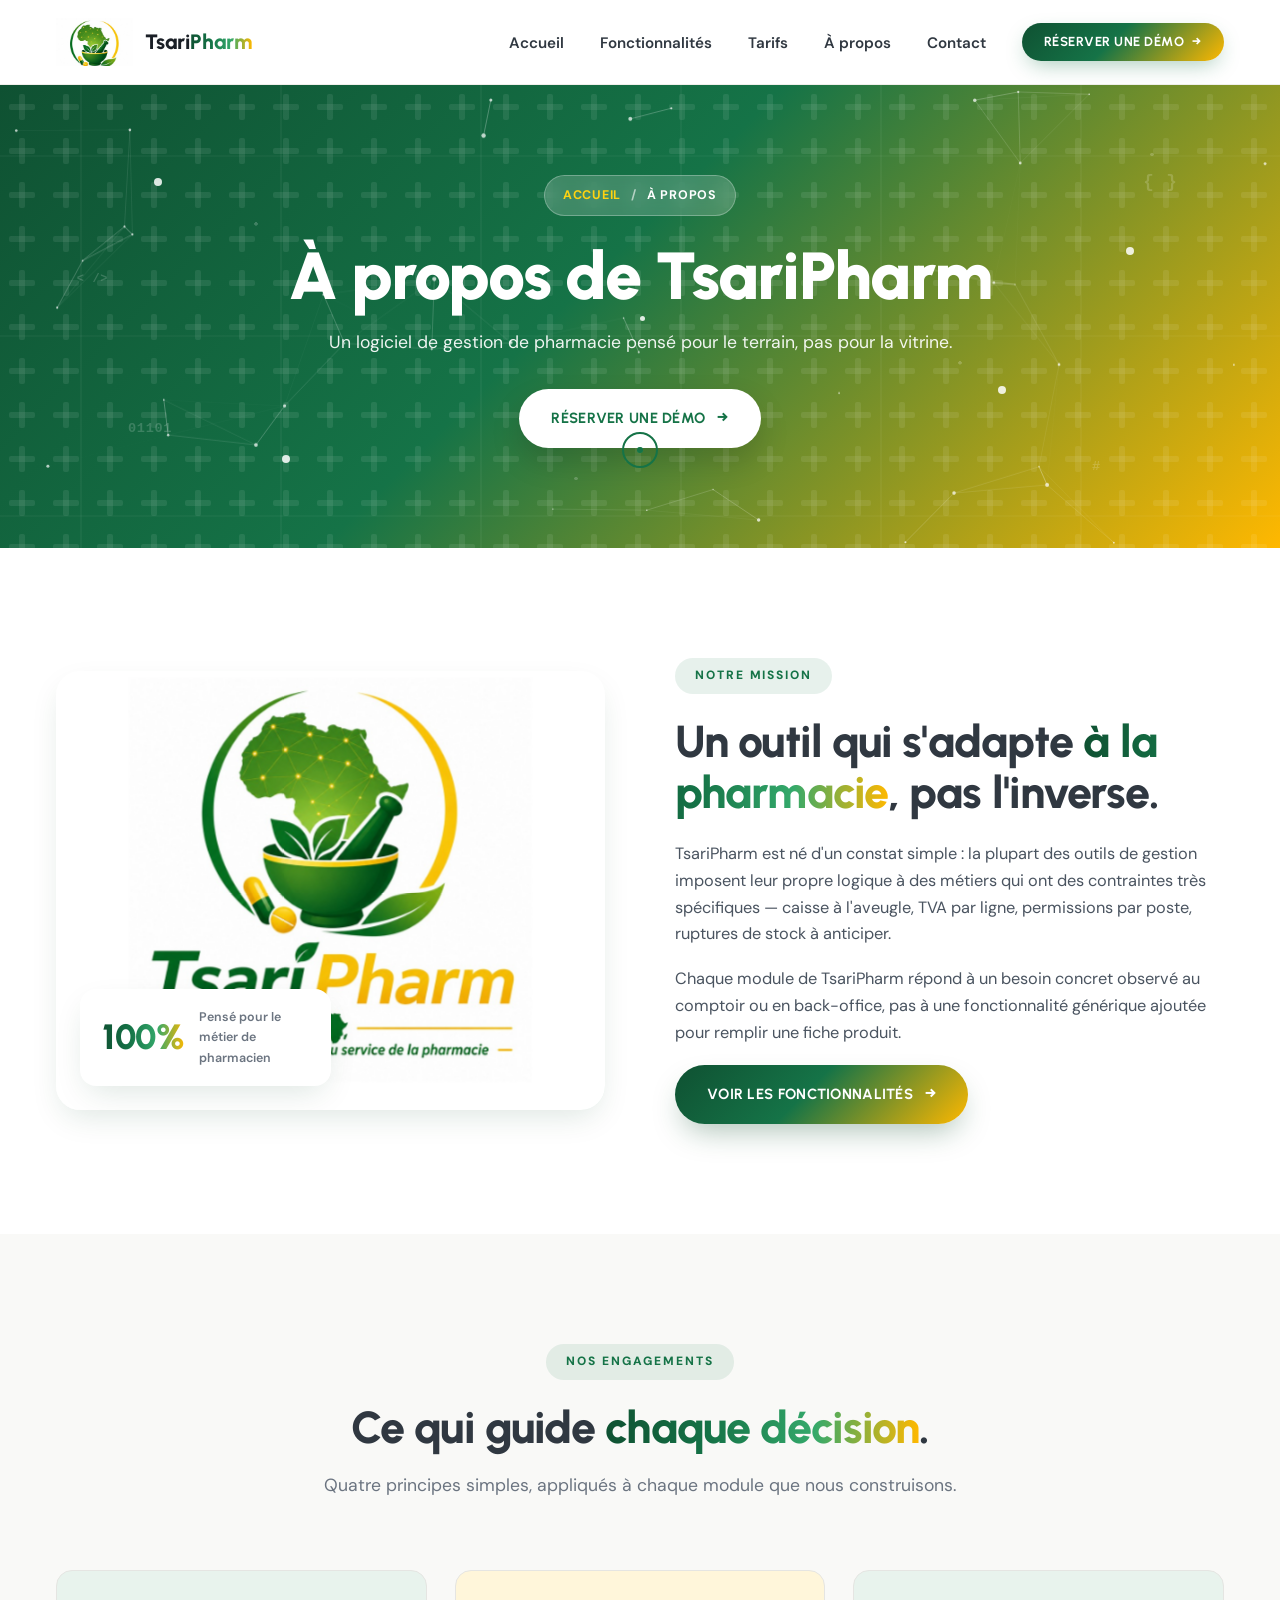
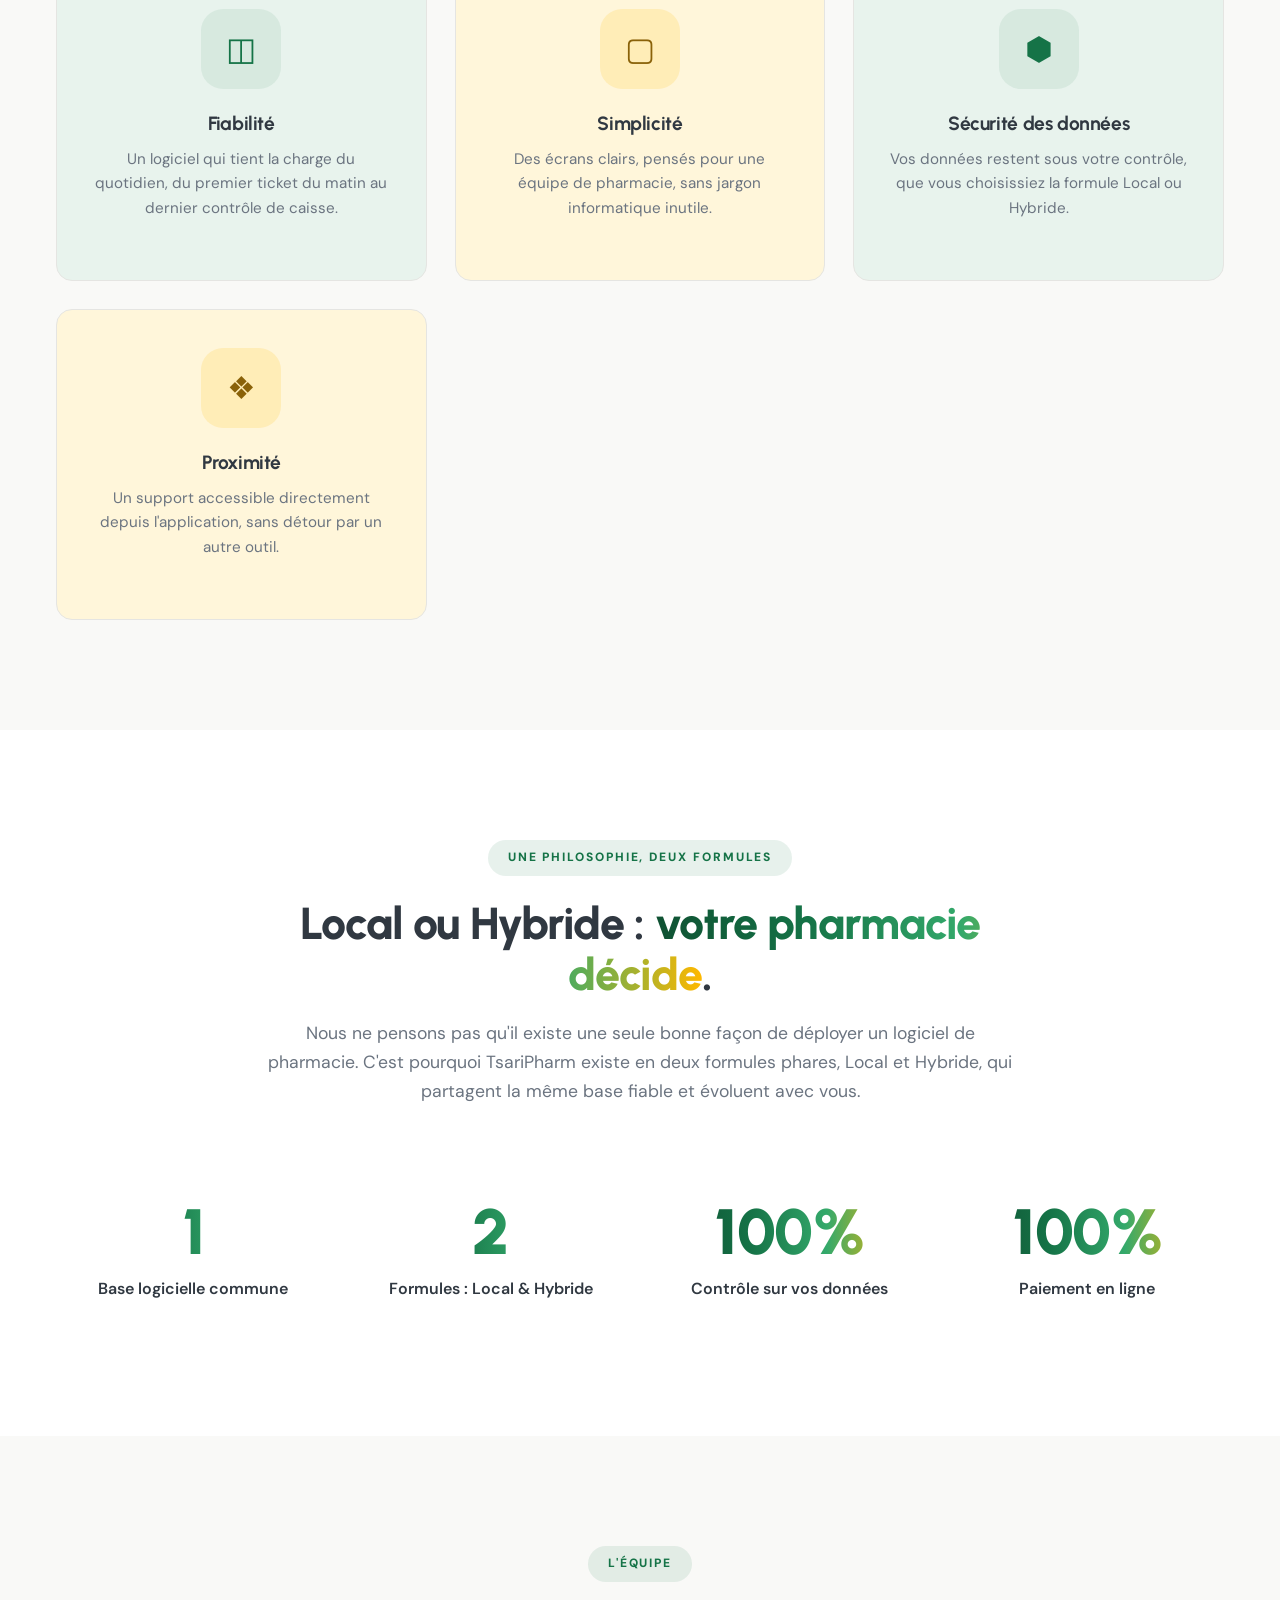
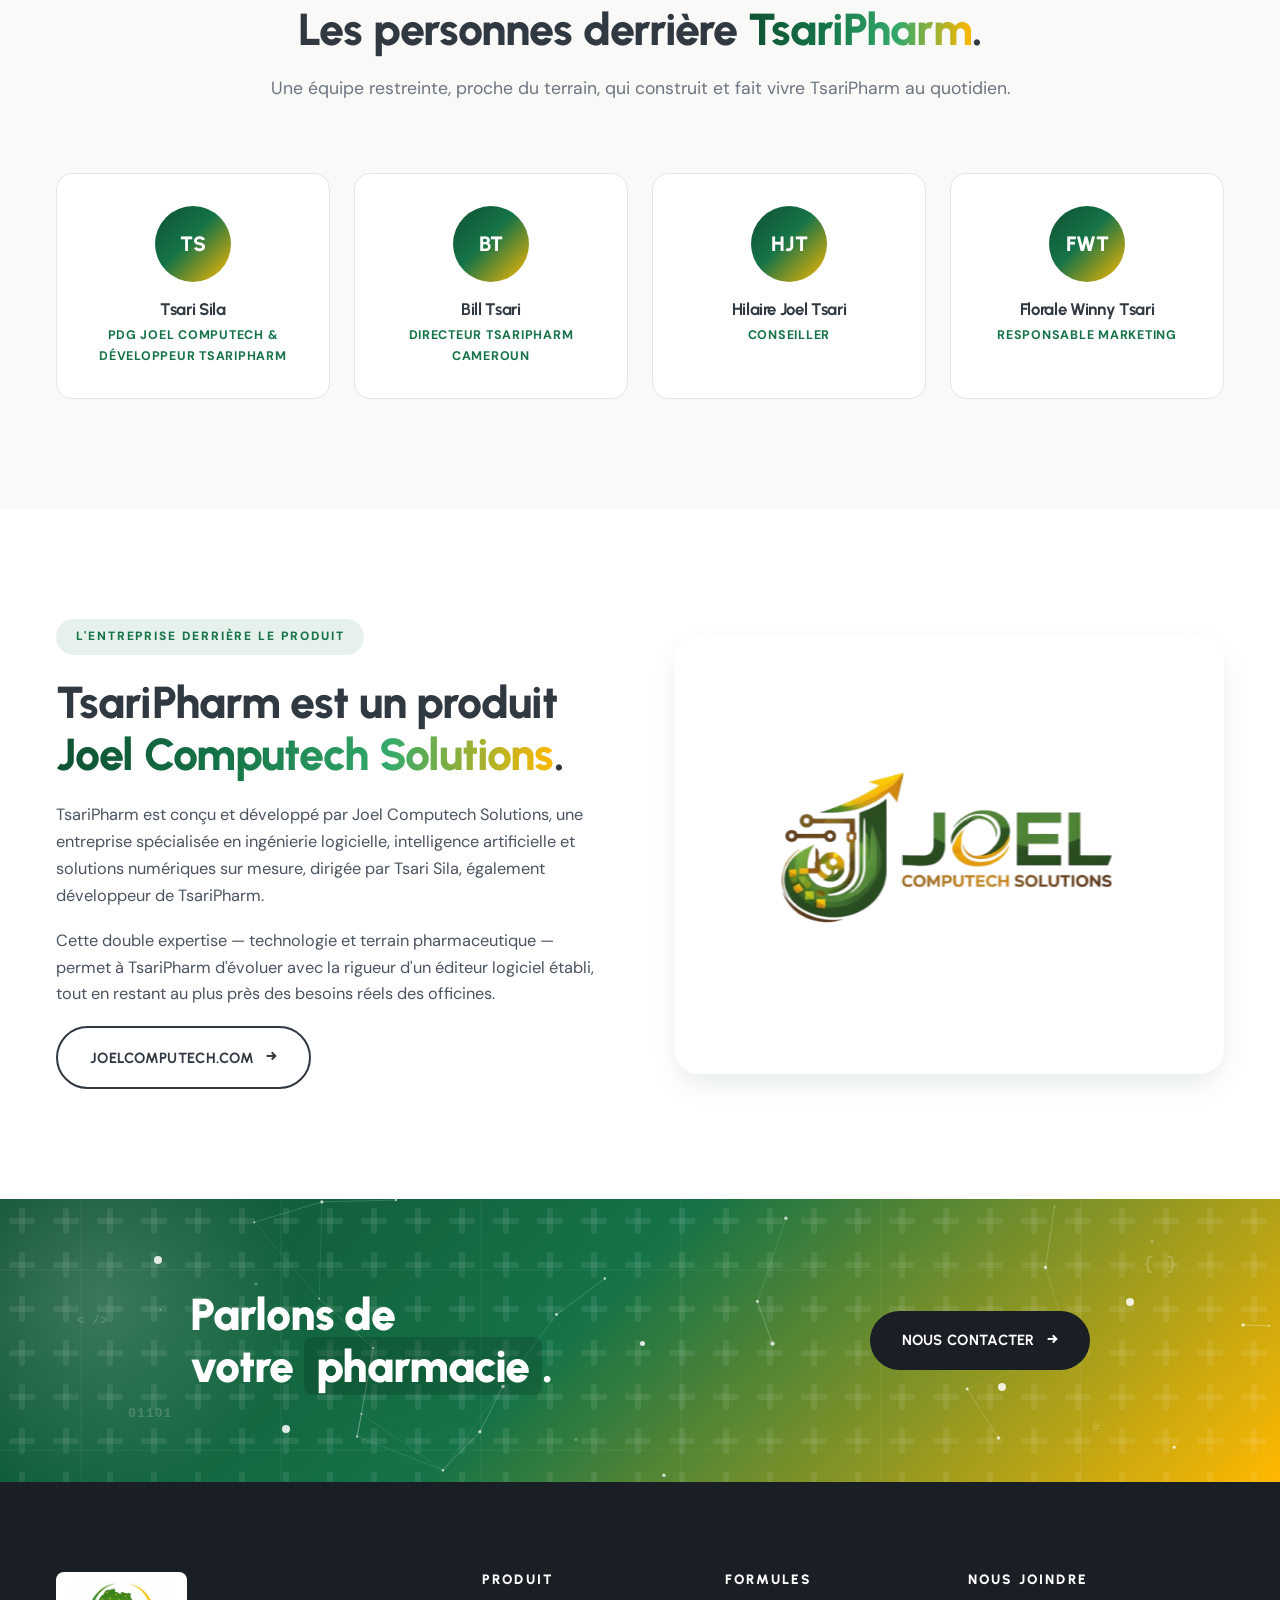
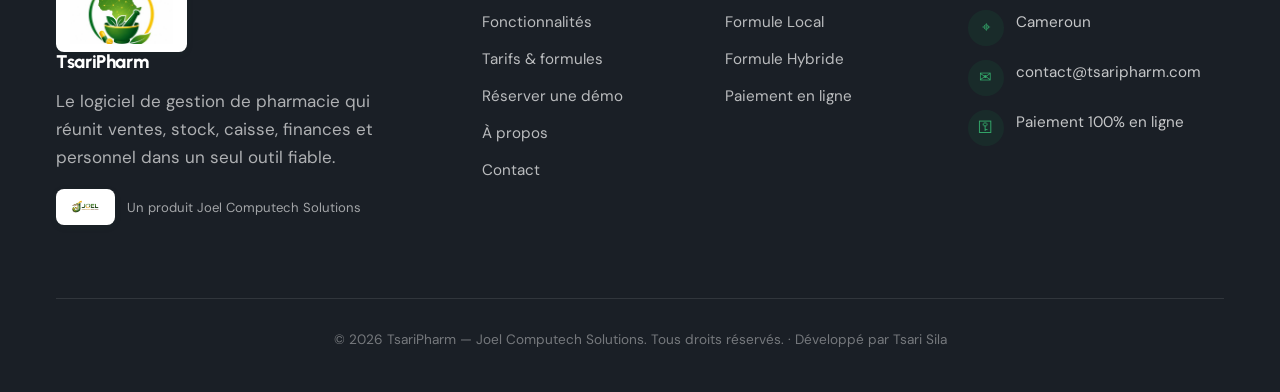
==== a-propos.html @ e5475241 "Create TsariPharm marketing site (design, branding, demo booking) Static HTML/CSS/JS site for TsariP" ====
<!DOCTYPE html>
<html lang="fr">
<head>
    <meta charset="UTF-8">
    <meta name="viewport" content="width=device-width, initial-scale=1.0">
    <title>À propos | TsariPharm</title>
    <link rel="icon" href="assets/tsaripharm-icon.jpg" type="image/jpeg">
    <meta name="description" content="TsariPharm est né des besoins concrets des pharmacies : fiabilité, simplicité et sécurité des données, en formule Local ou Hybride.">
    <link rel="preconnect" href="https://fonts.googleapis.com">
    <link rel="preconnect" href="https://fonts.gstatic.com" crossorigin>
    <link href="https://fonts.googleapis.com/css2?family=DM+Sans:wght@400;500;600;700&family=Urbanist:wght@400;500;600;700;800;900&display=swap" rel="stylesheet">
    <link rel="stylesheet" href="style.css">
</head>
<body>
    <nav>
        <a href="index.html" class="nav-logo"><img src="assets/tsaripharm-icon.jpg" alt="TsariPharm"><span class="nav-logo-text">Tsari<em>Pharm</em></span></a>
        <ul class="nav-links">
            <li><a href="index.html">Accueil</a></li>
            <li><a href="fonctionnalites.html">Fonctionnalités</a></li>
            <li><a href="tarifs.html">Tarifs</a></li>
            <li><a href="a-propos.html">À propos</a></li>
            <li><a href="contact.html">Contact</a></li>
            <li><a href="demo.html" class="nav-cta"><span>Réserver une démo</span></a></li>
        </ul>
    </nav>

    <header class="page-hero">
        <nav class="breadcrumb">
            <a href="index.html">Accueil</a>
            <span class="sep">/</span>
            <span>À propos</span>
        </nav>
        <h1>À propos de TsariPharm</h1>
        <p>Un logiciel de gestion de pharmacie pensé pour le terrain, pas pour la vitrine.</p>
        <div style="position:relative; z-index:2; margin-top:32px;">
            <a href="demo.html" class="btn btn-primary"><span>Réserver une démo</span></a>
        </div>
    </header>

    <main>
        <section>
            <div class="about-split">
                <div class="about-image">
                    <img src="assets/tsaripharm-full.jpg" alt="Logo TsariPharm" style="width:100%;height:100%;object-fit:contain;background:var(--white);padding:36px;">
                    <div class="about-badge">
                        <span class="num">100%</span>
                        <span class="lbl">Pensé pour le métier de pharmacien</span>
                    </div>
                </div>
                <div>
                    <span class="pill">Notre mission</span>
                    <h2>Un outil qui s'adapte <em>à la pharmacie</em>, pas l'inverse.</h2>
                    <p>TsariPharm est né d'un constat simple : la plupart des outils de gestion imposent leur propre logique à des métiers qui ont des contraintes très spécifiques — caisse à l'aveugle, TVA par ligne, permissions par poste, ruptures de stock à anticiper.</p>
                    <p>Chaque module de TsariPharm répond à un besoin concret observé au comptoir ou en back-office, pas à une fonctionnalité générique ajoutée pour remplir une fiche produit.</p>
                    <a href="fonctionnalites.html" class="btn btn-orange"><span>Voir les fonctionnalités</span></a>
                </div>
            </div>
        </section>

        <!-- VALEURS -->
        <section class="section-full" style="background: var(--bg-soft); padding: 110px 56px;">
            <div style="max-width: var(--container); margin: 0 auto;">
                <div class="section-head">
                    <span class="pill">Nos engagements</span>
                    <h2>Ce qui guide <em>chaque décision</em>.</h2>
                    <p>Quatre principes simples, appliqués à chaque module que nous construisons.</p>
                </div>
                <div class="svc-grid">
                    <div class="svc-card">
                        <div class="svc-icon">◫</div>
                        <h3>Fiabilité</h3>
                        <p>Un logiciel qui tient la charge du quotidien, du premier ticket du matin au dernier contrôle de caisse.</p>
                    </div>
                    <div class="svc-card">
                        <div class="svc-icon">▢</div>
                        <h3>Simplicité</h3>
                        <p>Des écrans clairs, pensés pour une équipe de pharmacie, sans jargon informatique inutile.</p>
                    </div>
                    <div class="svc-card">
                        <div class="svc-icon">⬢</div>
                        <h3>Sécurité des données</h3>
                        <p>Vos données restent sous votre contrôle, que vous choisissiez la formule Local ou Hybride.</p>
                    </div>
                    <div class="svc-card">
                        <div class="svc-icon">❖</div>
                        <h3>Proximité</h3>
                        <p>Un support accessible directement depuis l'application, sans détour par un autre outil.</p>
                    </div>
                </div>
            </div>
        </section>

        <!-- PHILOSOPHIE FORMULES -->
        <section>
            <div class="section-head">
                <span class="pill">Une philosophie, deux formules</span>
                <h2>Local ou Hybride : <em>votre pharmacie décide</em>.</h2>
                <p>Nous ne pensons pas qu'il existe une seule bonne façon de déployer un logiciel de pharmacie. C'est pourquoi TsariPharm existe en deux formules phares, Local et Hybride, qui partagent la même base fiable et évoluent avec vous.</p>
            </div>
            <div class="stats-grid" style="max-width: var(--container); margin: 0 auto;">
                <div class="stat-item">
                    <span class="stat-num">1</span>
                    <span class="stat-lbl">Base logicielle commune</span>
                </div>
                <div class="stat-item">
                    <span class="stat-num">2</span>
                    <span class="stat-lbl">Formules : Local &amp; Hybride</span>
                </div>
                <div class="stat-item">
                    <span class="stat-num">100%</span>
                    <span class="stat-lbl">Contrôle sur vos données</span>
                </div>
                <div class="stat-item">
                    <span class="stat-num">100%</span>
                    <span class="stat-lbl">Paiement en ligne</span>
                </div>
            </div>
        </section>

        <!-- ÉQUIPE -->
        <section class="section-full" style="background: var(--bg-soft); padding: 110px 56px;">
            <div style="max-width: var(--container); margin: 0 auto;">
                <div class="section-head">
                    <span class="pill">L'équipe</span>
                    <h2>Les personnes derrière <em>TsariPharm</em>.</h2>
                    <p>Une équipe restreinte, proche du terrain, qui construit et fait vivre TsariPharm au quotidien.</p>
                </div>
                <div class="team-grid">
                    <div class="team-card">
                        <div class="team-avatar">TS</div>
                        <h3>Tsari Sila</h3>
                        <div class="team-role">PDG Joel Computech &amp; Développeur TsariPharm</div>
                    </div>
                    <div class="team-card">
                        <div class="team-avatar">BT</div>
                        <h3>Bill Tsari</h3>
                        <div class="team-role">Directeur TsariPharm Cameroun</div>
                    </div>
                    <div class="team-card">
                        <div class="team-avatar">HJT</div>
                        <h3>Hilaire Joel Tsari</h3>
                        <div class="team-role">Conseiller</div>
                    </div>
                    <div class="team-card">
                        <div class="team-avatar">FWT</div>
                        <h3>Florale Winny Tsari</h3>
                        <div class="team-role">Responsable marketing</div>
                    </div>
                </div>
            </div>
        </section>

        <!-- DERRIÈRE TSARIPHARM -->
        <section>
            <div class="about-split">
                <div>
                    <span class="pill">L'entreprise derrière le produit</span>
                    <h2>TsariPharm est un produit <em>Joel Computech Solutions</em>.</h2>
                    <p>TsariPharm est conçu et développé par Joel Computech Solutions, une entreprise spécialisée en ingénierie logicielle, intelligence artificielle et solutions numériques sur mesure, dirigée par Tsari Sila, également développeur de TsariPharm.</p>
                    <p>Cette double expertise — technologie et terrain pharmaceutique — permet à TsariPharm d'évoluer avec la rigueur d'un éditeur logiciel établi, tout en restant au plus près des besoins réels des officines.</p>
                    <a href="https://joelcomputech.com" class="btn btn-outline-dark" target="_blank" rel="noopener"><span>joelcomputech.com</span></a>
                </div>
                <div class="about-image">
                    <img src="assets/joelcomputech-logo.png" alt="Joel Computech Solutions" style="width:100%;height:100%;object-fit:contain;background:var(--white);padding:50px;">
                </div>
            </div>
        </section>
    </main>

    <section class="cta-band section-full">
        <div class="cta-inner">
            <h2>Parlons de<br>votre <em style="font-style:normal; background: rgba(0,0,0,0.15); padding: 2px 12px; border-radius: 8px;">pharmacie</em>.</h2>
            <a href="contact.html" class="btn btn-dark"><span>Nous contacter</span></a>
        </div>
    </section>

    <footer>
        <div class="footer-grid">
            <div>
                <span class="logo-chip"><img src="assets/tsaripharm-icon.jpg" alt="TsariPharm" class="footer-logo"></span>
                <h3>TsariPharm</h3>
                <p style="margin-top:14px; color: rgba(255,255,255,0.65);">Le logiciel de gestion de pharmacie qui réunit ventes, stock, caisse, finances et personnel dans un seul outil fiable.</p>
                <div class="joel-credit">
                    <span class="logo-chip"><img src="assets/joelcomputech-logo.png" alt="Joel Computech Solutions"></span>
                    <span>Un produit Joel Computech Solutions</span>
                </div>
            </div>
            <div class="footer-links">
                <h4>Produit</h4>
                <a href="fonctionnalites.html">Fonctionnalités</a>
                <a href="tarifs.html">Tarifs &amp; formules</a>
                <a href="demo.html">Réserver une démo</a>
                <a href="a-propos.html">À propos</a>
                <a href="contact.html">Contact</a>
            </div>
            <div class="footer-links">
                <h4>Formules</h4>
                <a href="tarifs.html#local">Formule Local</a>
                <a href="tarifs.html#hybride">Formule Hybride</a>
                <a href="tarifs.html#paiement">Paiement en ligne</a>
            </div>
            <div>
                <h4>Nous joindre</h4>
                <div class="footer-contact">
                    <div><span class="ico">⌖</span><span>Cameroun</span></div>
                    <div><span class="ico">✉</span><a href="mailto:contact@tsaripharm.com">contact@tsaripharm.com</a></div>
                    <div><span class="ico">⚿</span><span>Paiement 100% en ligne</span></div>
                </div>
            </div>
        </div>
        <div class="footer-bottom">&copy; 2026 TsariPharm — Joel Computech Solutions. Tous droits réservés. · Développé par Tsari Sila</div>
    </footer>
    <script src="animations.js" defer></script>
</body>
</html>
---- style.css ----
/* =========================================================
   TsariPharm — gestion de pharmacie, design émeraude & or
   ========================================================= */

:root {
  --white: #ffffff;
  --bg: #ffffff;
  --bg-soft: #f9f9f7;
  --bg-grey: #eeeeee;
  --ink: #303841;
  --ink-deep: #1a1f26;
  --ink-soft: #4a5460;
  --muted: #6b7480;
  --line: #e5e5e2;
  --line-soft: #f0efeb;

  /* Brand: emerald green + pharma gold-yellow (couleurs du vrai logo TsariPharm) */
  --green-1: #0f5132;       /* deep emerald (trust) */
  --green-2: #157347;       /* main green — primary brand */
  --green-3: #1a8a55;       /* fresh action green */
  --green-4: #34a96b;       /* hover/highlight */
  --green-soft: #e8f3ed;    /* subtle green background tint */
  --gold-1: #8a6209;        /* deep amber — AA-safe for text on white (~5.9:1) */
  --gold-2: #ffb800;        /* main pharma yellow (logo TsariPharm) */
  --gold-3: #ffd311;        /* bright yellow (logo TsariPharm) */
  --gold-soft: #fff6da;     /* subtle yellow background tint */
  --orange-1: #157347;       /* alias = brand green */
  --orange-2: #1a8a55;
  --orange-3: #34a96b;
  --orange-4: #ffb800;
  --orange-5: #ffd311;
  --grad-orange: linear-gradient(135deg, #0f5132 0%, #157347 50%, #1a8a55 100%);
  --grad-orange-h: linear-gradient(90deg, #0f5132, #157347, #1a8a55, #34a96b);
  --grad-green: linear-gradient(135deg, #0f5132 0%, #1a8a55 100%);
  --grad-gold: linear-gradient(135deg, #8a6209 0%, #ffd311 100%);
  --grad-gold-h: linear-gradient(90deg, #8a6209, #ffb800, #ffd311);
  --grad-pharma: linear-gradient(135deg, #0f5132 0%, #157347 45%, #ffb800 100%);
  --grad-pharma-h: linear-gradient(90deg, #0f5132, #157347, #34a96b, #ffb800);

  --primary: #157347;
  --primary-hover: #0f5132;

  --radius: 8px;
  --radius-md: 16px;
  --radius-lg: 24px;
  --radius-pill: 999px;

  --shadow-sm: 0 2px 8px rgba(14,77,43,0.06);
  --shadow-md: 0 12px 32px -8px rgba(14,77,43,0.15);
  --shadow-lg: 0 30px 80px -20px rgba(14,77,43,0.3);
  --shadow-orange: 0 14px 30px -8px rgba(14,77,43,0.35);
  --shadow-gold: 0 14px 30px -8px rgba(255,184,0,0.35);

  --container: 1280px;
  --ease: cubic-bezier(0.22, 1, 0.36, 1);
}

* { margin: 0; padding: 0; box-sizing: border-box; }
html { scroll-behavior: smooth; -webkit-font-smoothing: antialiased; -moz-osx-font-smoothing: grayscale; }

body {
  font-family: 'DM Sans', -apple-system, BlinkMacSystemFont, sans-serif;
  background: var(--bg);
  color: var(--ink);
  line-height: 1.65;
  font-size: 17px;
  overflow-x: hidden;
}

::selection { background: var(--orange-1); color: var(--white); }

h1, h2, h3, h4 {
  font-family: 'Urbanist', 'Inter', sans-serif;
  font-weight: 800;
  color: var(--ink);
  letter-spacing: -0.02em;
  line-height: 1.15;
}
h1 { font-size: clamp(2.4rem, 5.2vw, 4.2rem); font-weight: 900; }
h2 { font-size: clamp(1.9rem, 3.6vw, 2.8rem); font-weight: 800; }
h3 { font-size: 1.25rem; font-weight: 700; }
h4 { font-size: 0.78rem; font-weight: 800; text-transform: uppercase; letter-spacing: 0.18em; }

p { color: var(--ink-soft); }
a { color: inherit; text-decoration: none; }

/* =========================================================
   AMBIENT BACKGROUND PATTERNS (dotted grids, blobs)
   ========================================================= */
.dot-grid {
  background-image: radial-gradient(rgba(21,115,71,0.12) 1px, transparent 1px);
  background-size: 22px 22px;
}

/* =========================================================
   NAVIGATION
   ========================================================= */
nav {
  position: sticky; top: 0; z-index: 1100;
  display: flex; align-items: center; justify-content: space-between;
  padding: 18px 56px;
  background: rgba(255,255,255,0.95);
  backdrop-filter: saturate(180%) blur(18px);
  border-bottom: 1px solid var(--line-soft);
  transition: padding 0.4s var(--ease), box-shadow 0.4s var(--ease);
}
nav.is-scrolled {
  padding: 12px 56px;
  box-shadow: 0 4px 24px rgba(48,56,65,0.06);
}
.nav-logo { display: flex; align-items: center; gap: 12px; }
.nav-logo img {
  height: 48px; width: auto; display: block;
  transition: transform 0.4s var(--ease), height 0.4s var(--ease);
}
nav.is-scrolled .nav-logo img { height: 40px; }
.nav-logo:hover img { transform: scale(1.04) rotate(-2deg); }
.nav-logo-text {
  font-family: 'Urbanist', sans-serif;
  font-weight: 800;
  font-size: 1.3rem;
  letter-spacing: -0.01em;
  color: var(--ink-deep);
  white-space: nowrap;
  transition: font-size 0.4s var(--ease);
}
.nav-logo-text em {
  font-style: normal;
  background: var(--grad-pharma-h);
  -webkit-background-clip: text;
  background-clip: text;
  -webkit-text-fill-color: transparent;
}
nav.is-scrolled .nav-logo-text { font-size: 1.15rem; }

.nav-links {
  display: flex; align-items: center; gap: 36px; list-style: none;
}
.nav-links a:not(.nav-cta) {
  color: var(--ink); font-size: 0.95rem; font-weight: 600;
  position: relative; padding: 8px 0;
  transition: color 0.3s var(--ease);
}
.nav-links a:not(.nav-cta)::after {
  content: ""; position: absolute; left: 50%; bottom: 0;
  width: 0; height: 2px; background: var(--grad-pharma-h);
  transform: translateX(-50%);
  transition: width 0.4s var(--ease);
}
.nav-links a:not(.nav-cta):hover { color: var(--orange-1); }
.nav-links a:not(.nav-cta):hover::after { width: 100%; }

.nav-cta {
  display: inline-flex !important;
  align-items: center;
  gap: 8px;
  background: var(--grad-pharma) !important;
  color: var(--white) !important;
  padding: 12px 22px !important;
  border-radius: var(--radius-pill);
  font-family: 'Urbanist', sans-serif;
  font-weight: 700 !important;
  font-size: 0.82rem !important;
  letter-spacing: 0.04em;
  text-transform: uppercase;
  white-space: nowrap;
  line-height: 1;
  box-shadow: 0 8px 22px -6px rgba(21,115,71,0.4);
  transition: transform 0.35s var(--ease), box-shadow 0.35s var(--ease), background 0.35s var(--ease);
  position: relative;
  overflow: hidden;
  border: none;
}
.nav-cta::before {
  content: ""; position: absolute; inset: 0;
  background: linear-gradient(135deg, #0f5132, #1a8a55);
  opacity: 0;
  transition: opacity 0.4s var(--ease);
  z-index: 0;
}
.nav-cta::after {
  content: "→";
  font-size: 1em;
  line-height: 1;
  position: relative;
  z-index: 1;
  transition: transform 0.35s var(--ease);
  display: inline-block;
}
.nav-cta span {
  position: relative;
  z-index: 1;
  display: inline-block;
}
.nav-cta:hover {
  transform: translateY(-2px);
  box-shadow: 0 14px 30px -8px rgba(21,115,71,0.55);
}
.nav-cta:hover::before { opacity: 1; }
.nav-cta:hover::after { transform: translateX(4px); }

/* Override the generic underline animation that other nav-links have */
.nav-cta::after,
.nav-cta::before { animation: none !important; }

/* =========================================================
   LAYOUT
   ========================================================= */
section {
  padding: 110px 56px;
  max-width: var(--container);
  margin: 0 auto;
}
.section-full {
  max-width: 100%;
  padding-left: 0; padding-right: 0;
}

/* =========================================================
   ANIMATED TECH BACKGROUND (constellation network)
   ========================================================= */
.tech-bg {
  position: absolute;
  inset: 0;
  width: 100%;
  height: 100%;
  pointer-events: none;
  z-index: 0;
}
.tech-bg canvas {
  position: absolute;
  inset: 0;
  width: 100%;
  height: 100%;
  display: block;
  opacity: 0.85;
}

/* Layer of circuit-like SVG patterns */
.tech-bg::before {
  content: "";
  position: absolute;
  inset: 0;
  background-image:
    /* horizontal circuit lines */
    linear-gradient(90deg, transparent 0, transparent 40%, rgba(255,255,255,0.08) 40%, rgba(255,255,255,0.08) 41%, transparent 41%),
    /* vertical circuit lines */
    linear-gradient(0deg, transparent 0, transparent 60%, rgba(255,255,255,0.06) 60%, rgba(255,255,255,0.06) 61%, transparent 61%),
    /* dotted nodes */
    radial-gradient(circle at 20% 30%, rgba(255,255,255,0.4) 1.5px, transparent 2px),
    radial-gradient(circle at 75% 60%, rgba(255,255,255,0.4) 1.5px, transparent 2px),
    radial-gradient(circle at 45% 85%, rgba(255,255,255,0.4) 1.5px, transparent 2px),
    radial-gradient(circle at 90% 15%, rgba(255,255,255,0.4) 1.5px, transparent 2px);
  background-size: 200px 200px, 180px 180px, 100% 100%, 100% 100%, 100% 100%, 100% 100%;
  opacity: 0.5;
  animation: jcCircuitDrift 30s linear infinite;
}

@keyframes jcCircuitDrift {
  from { background-position: 0 0, 0 0, 0 0, 0 0, 0 0, 0 0; }
  to { background-position: 200px 0, 0 200px, 0 0, 0 0, 0 0, 0 0; }
}

/* Pulse dots floating around */
.tech-pulse {
  position: absolute;
  width: 8px; height: 8px;
  border-radius: 50%;
  background: rgba(255,255,255,0.85);
  box-shadow: 0 0 0 0 rgba(255,255,255,0.6);
  animation: jcDotPulse 3s ease-in-out infinite;
}
.tech-pulse.p1 { top: 20%; left: 12%; animation-delay: 0s; }
.tech-pulse.p2 { top: 65%; left: 78%; animation-delay: 0.8s; }
.tech-pulse.p3 { top: 35%; left: 88%; animation-delay: 1.6s; }
.tech-pulse.p4 { top: 80%; left: 22%; animation-delay: 2.2s; }
.tech-pulse.p5 { top: 50%; left: 50%; animation-delay: 1.2s; width: 5px; height: 5px; }

@keyframes jcDotPulse {
  0%, 100% { box-shadow: 0 0 0 0 rgba(255,255,255,0.6); opacity: 1; }
  50% { box-shadow: 0 0 0 18px rgba(255,255,255,0); opacity: 0.7; }
}

/* Floating tech badges (binary, hex, code symbols) */
.tech-glyph {
  position: absolute;
  font-family: 'JetBrains Mono', 'Consolas', monospace;
  color: rgba(255,255,255,0.18);
  font-weight: 600;
  font-size: 0.85rem;
  pointer-events: none;
  user-select: none;
  letter-spacing: 0.05em;
  animation: jcGlyphFloat 14s ease-in-out infinite alternate;
}
.tech-glyph.g1 { top: 18%; right: 8%; animation-delay: 0s; font-size: 1.1rem; }
.tech-glyph.g2 { top: 72%; left: 10%; animation-delay: 2s; }
.tech-glyph.g3 { top: 40%; left: 6%; animation-delay: 4s; font-size: 0.75rem; }
.tech-glyph.g4 { bottom: 15%; right: 14%; animation-delay: 1s; }

@keyframes jcGlyphFloat {
  0% { transform: translate(0,0); opacity: 0.18; }
  50% { opacity: 0.32; }
  100% { transform: translate(15px, -20px); opacity: 0.12; }
}

/* =========================================================
   HERO — vibrant orange gradient bandeau
   ========================================================= */
.hero {
  position: relative;
  background: var(--grad-pharma);
  color: var(--white);
  padding: 100px 56px 120px;
  margin: 0;
  max-width: 100%;
  overflow: hidden;
}
.hero::before {
  content: ""; position: absolute; inset: 0;
  background-image: url("data:image/svg+xml,%3Csvg xmlns='http://www.w3.org/2000/svg' width='44' height='44'%3E%3Cg fill='white' fill-opacity='0.16'%3E%3Crect x='19' y='9' width='6' height='26' rx='2'/%3E%3Crect x='9' y='19' width='26' height='6' rx='2'/%3E%3C/g%3E%3C/svg%3E");
  background-size: 44px 44px;
  opacity: 0.5;
  pointer-events: none;
  z-index: 1;
}
.hero::after {
  content: ""; position: absolute;
  top: -200px; right: -150px; width: 600px; height: 600px;
  background: radial-gradient(circle, rgba(255,255,255,0.18), transparent 70%);
  border-radius: 50%;
  pointer-events: none;
  animation: jcFloat 12s ease-in-out infinite alternate;
}
@keyframes jcFloat {
  0% { transform: translate(0,0) scale(1); }
  100% { transform: translate(-40px, 60px) scale(1.1); }
}
.hero-inner {
  max-width: var(--container);
  margin: 0 auto;
  display: grid;
  grid-template-columns: 1.1fr 1fr;
  gap: 70px;
  align-items: center;
  position: relative; z-index: 2;
}
.hero-eyebrow {
  display: inline-flex; align-items: center; gap: 10px;
  background: rgba(255,255,255,0.18);
  backdrop-filter: blur(8px);
  padding: 8px 18px;
  border-radius: var(--radius-pill);
  font-size: 0.78rem; font-weight: 700;
  letter-spacing: 0.14em; text-transform: uppercase;
  color: var(--white);
  border: 1px solid rgba(255,255,255,0.3);
  margin-bottom: 28px;
}
.hero-eyebrow::before {
  content: ""; width: 8px; height: 8px;
  background: #fff; border-radius: 50%;
  box-shadow: 0 0 0 4px rgba(255,255,255,0.3);
  animation: jcPulse 2s ease-in-out infinite;
}
@keyframes jcPulse {
  50% { box-shadow: 0 0 0 10px rgba(255,255,255,0); }
}
.hero h1 {
  color: var(--white);
  font-weight: 900;
  margin-bottom: 24px;
  letter-spacing: -0.035em;
  line-height: 1.05;
}
.hero h1 em {
  font-style: normal;
  background: linear-gradient(180deg, transparent 60%, rgba(255,255,255,0.3) 60%);
  padding: 0 6px;
  border-radius: 4px;
}
.hero p.lead {
  font-size: 1.2rem;
  color: rgba(255,255,255,0.92);
  max-width: 540px;
  margin-bottom: 36px;
  line-height: 1.6;
}
.hero-btns { display: flex; gap: 16px; flex-wrap: wrap; }

.hero-illustration {
  position: relative;
  aspect-ratio: 1/1;
  border-radius: var(--radius-lg);
  background: rgba(255,255,255,0.1);
  backdrop-filter: blur(12px);
  border: 1px solid rgba(255,255,255,0.2);
  padding: 40px;
  display: flex; align-items: center; justify-content: center;
  overflow: hidden;
}
.hero-illustration img {
  width: 100%; height: 100%;
  object-fit: cover;
  border-radius: var(--radius-md);
  box-shadow: 0 30px 60px -10px rgba(0,0,0,0.3);
}
/* Floating tags around illustration */
.float-tag {
  position: absolute;
  background: var(--white);
  color: var(--ink);
  padding: 12px 18px;
  border-radius: var(--radius-pill);
  font-size: 0.82rem; font-weight: 700;
  display: inline-flex; align-items: center; gap: 8px;
  box-shadow: 0 14px 30px rgba(0,0,0,0.15);
  z-index: 3;
}
.float-tag .dot {
  width: 8px; height: 8px; border-radius: 50%; background: var(--orange-1);
}
.float-tag.t1 { top: 24px; left: -16px; animation: jcFloatA 5s ease-in-out infinite alternate; }
.float-tag.t2 { bottom: 80px; right: -20px; animation: jcFloatB 6s ease-in-out infinite alternate; }
.float-tag.t3 { bottom: 20px; left: 30px; animation: jcFloatA 7s ease-in-out infinite alternate; }
@keyframes jcFloatA { 100% { transform: translateY(-12px); } }
@keyframes jcFloatB { 100% { transform: translateY(14px); } }

/* =========================================================
   BUTTONS
   ========================================================= */
.btn {
  display: inline-flex; align-items: center; gap: 12px;
  padding: 16px 32px;
  border-radius: var(--radius-pill);
  font-weight: 700; font-size: 0.92rem;
  font-family: 'Urbanist', sans-serif;
  letter-spacing: 0.02em;
  text-transform: uppercase;
  cursor: pointer;
  border: none;
  transition: all 0.4s var(--ease);
  position: relative;
  overflow: hidden;
}
.btn::after {
  content: "→";
  display: inline-block;
  font-size: 1.1em;
  transition: transform 0.4s var(--ease);
}
.btn:hover::after { transform: translateX(6px); }

.btn-primary {
  background: var(--white);
  color: var(--orange-1);
  box-shadow: 0 14px 30px rgba(0,0,0,0.15);
}
.btn-primary:hover {
  background: var(--ink-deep);
  color: var(--white);
  transform: translateY(-3px);
  box-shadow: 0 20px 40px rgba(0,0,0,0.25);
}
.btn-orange {
  background: var(--grad-pharma);
  color: var(--white);
  box-shadow: var(--shadow-orange);
}
.btn-orange:hover {
  transform: translateY(-3px);
  box-shadow: 0 22px 44px -6px rgba(21,115,71,0.5);
}
.btn-ghost {
  background: transparent;
  color: var(--white);
  border: 2px solid rgba(255,255,255,0.4);
}
.btn-ghost:hover {
  background: var(--white);
  color: var(--ink-deep);
  border-color: var(--white);
}
.btn-dark {
  background: var(--ink-deep);
  color: var(--white);
}
.btn-dark:hover {
  background: var(--orange-1);
}
.btn-outline-dark {
  background: transparent;
  color: var(--ink);
  border: 2px solid var(--ink);
}
.btn-outline-dark:hover {
  background: var(--ink);
  color: var(--white);
  border-color: var(--ink);
}

/* =========================================================
   SECTION HEADERS
   ========================================================= */
.section-head {
  max-width: 760px;
  margin: 0 auto 70px;
  text-align: center;
}
.section-head .pill {
  display: inline-block;
  background: rgba(21,115,71,0.1);
  color: var(--orange-1);
  padding: 8px 20px;
  border-radius: var(--radius-pill);
  font-size: 0.75rem;
  font-weight: 800;
  letter-spacing: 0.16em;
  text-transform: uppercase;
  margin-bottom: 22px;
}
.section-head h2 {
  margin-bottom: 18px;
  color: var(--ink);
}
.section-head h2 em {
  font-style: normal;
  background: var(--grad-pharma-h);
  -webkit-background-clip: text;
  background-clip: text;
  -webkit-text-fill-color: transparent;
}
.section-head p {
  font-size: 1.1rem;
  color: var(--muted);
}

/* =========================================================
   SERVICE CARDS — icon style like centrictech
   ========================================================= */
.svc-grid {
  display: grid;
  grid-template-columns: repeat(3, 1fr);
  gap: 28px;
}
.svc-card {
  position: relative;
  background: var(--green-soft);
  border: 1px solid var(--line);
  border-radius: var(--radius-md);
  padding: 38px 32px;
  text-align: center;
  transition: all 0.5s var(--ease);
  overflow: hidden;
}
.svc-card:nth-child(even) { background: var(--gold-soft); }
.svc-card::before {
  content: ""; position: absolute;
  top: 0; left: 0; right: 0; height: 4px;
  background: var(--grad-pharma-h);
  transform: scaleX(0);
  transform-origin: left;
  transition: transform 0.5s var(--ease);
}
.svc-card:hover {
  transform: translateY(-8px);
  box-shadow: var(--shadow-md);
  border-color: transparent;
  background: var(--white);
}
.svc-card:hover::before { transform: scaleX(1); }

.svc-icon {
  width: 80px; height: 80px;
  margin: 0 auto 24px;
  border-radius: 22px;
  background: rgba(21,115,71,0.08);
  display: flex; align-items: center; justify-content: center;
  font-size: 2rem;
  color: var(--orange-1);
  transition: all 0.5s var(--ease);
  position: relative;
}
.svc-card:nth-child(even) .svc-icon { background: rgba(255,184,0,0.16); color: var(--gold-1); }
.svc-card:hover .svc-icon {
  background: var(--grad-pharma);
  color: var(--white);
  transform: rotate(-8deg) scale(1.05);
  box-shadow: var(--shadow-orange);
}
.svc-card h3 {
  font-size: 1.2rem;
  margin-bottom: 12px;
  color: var(--ink);
}
.svc-card p {
  font-size: 0.95rem;
  color: var(--muted);
  margin-bottom: 22px;
  line-height: 1.6;
}
.svc-link {
  display: inline-flex; align-items: center; gap: 6px;
  font-size: 0.82rem;
  font-weight: 700;
  font-family: 'Urbanist', sans-serif;
  text-transform: uppercase;
  letter-spacing: 0.1em;
  color: var(--orange-1);
  padding: 10px 22px;
  background: rgba(21,115,71,0.08);
  border-radius: var(--radius-pill);
  transition: all 0.4s var(--ease);
}
.svc-link:hover {
  background: var(--grad-pharma);
  color: var(--white);
  gap: 10px;
}

/* =========================================================
   ABOUT SPLIT
   ========================================================= */
.about-split {
  display: grid;
  grid-template-columns: 1fr 1fr;
  gap: 70px;
  align-items: center;
}
.about-split .pill { display: inline-block; background: rgba(21,115,71,0.1); color: var(--orange-1); padding: 8px 20px; border-radius: var(--radius-pill); font-size: 0.75rem; font-weight: 800; letter-spacing: 0.16em; text-transform: uppercase; margin-bottom: 22px; }
.about-split h2 { margin-bottom: 22px; }
.about-split h2 em { font-style: normal; background: var(--grad-pharma-h); -webkit-background-clip: text; background-clip: text; -webkit-text-fill-color: transparent; }
.about-split p { margin-bottom: 18px; font-size: 1.02rem; }

.about-image {
  position: relative;
  aspect-ratio: 5/4;
  border-radius: var(--radius-lg);
  overflow: hidden;
  box-shadow: var(--shadow-md);
}
.about-image img {
  width: 100%; height: 100%; object-fit: cover;
  transition: transform 1.2s var(--ease);
}
.about-image:hover img { transform: scale(1.06); }
.about-image::after {
  content: "";
  position: absolute;
  bottom: -30px; right: -30px;
  width: 220px; height: 220px;
  background: var(--grad-orange);
  border-radius: 50%;
  opacity: 0.15;
  z-index: -1;
}
.about-badge {
  position: absolute;
  bottom: 24px; left: 24px;
  background: var(--white);
  padding: 18px 22px;
  border-radius: var(--radius-md);
  display: flex; align-items: center; gap: 14px;
  box-shadow: var(--shadow-md);
}
.about-badge .num {
  font-family: 'Urbanist', sans-serif;
  font-size: 2.2rem;
  font-weight: 900;
  background: var(--grad-pharma-h);
  -webkit-background-clip: text;
  background-clip: text;
  -webkit-text-fill-color: transparent;
  line-height: 1;
}
.about-badge .lbl {
  font-size: 0.78rem;
  color: var(--muted);
  font-weight: 600;
  max-width: 110px;
}

/* =========================================================
   PROCESS — horizontal steps
   ========================================================= */
.process-section {
  background: var(--bg-soft);
  position: relative;
}
.process-section::before {
  content: ""; position: absolute; inset: 0;
  background-image: radial-gradient(rgba(21,115,71,0.08) 1px, transparent 1px);
  background-size: 26px 26px;
  opacity: 0.6;
  pointer-events: none;
}
.process-grid {
  display: grid;
  grid-template-columns: repeat(4, 1fr);
  gap: 30px;
  position: relative; z-index: 1;
}
.process-step {
  background: var(--white);
  padding: 36px 28px;
  border-radius: var(--radius-md);
  border: 1px solid var(--line);
  position: relative;
  transition: all 0.5s var(--ease);
}
.process-step::before {
  content: "";
  position: absolute;
  top: -1px; left: -1px; right: -1px; bottom: -1px;
  border-radius: var(--radius-md);
  background: var(--grad-pharma);
  opacity: 0;
  z-index: -1;
  transition: opacity 0.4s var(--ease);
}
.process-step:hover {
  transform: translateY(-6px);
  box-shadow: var(--shadow-md);
  border-color: transparent;
}
.process-num {
  font-family: 'Urbanist', sans-serif;
  font-size: 3.2rem;
  font-weight: 900;
  background: var(--grad-pharma-h);
  -webkit-background-clip: text;
  background-clip: text;
  -webkit-text-fill-color: transparent;
  line-height: 1;
  margin-bottom: 12px;
  display: block;
}
.process-step h3 {
  font-size: 1.15rem;
  margin-bottom: 12px;
  color: var(--ink);
}
.process-step p {
  font-size: 0.92rem;
  color: var(--muted);
}

/* =========================================================
   STATS BANDEAU (light)
   ========================================================= */
.stats-section {
  background: var(--white);
  padding: 80px 56px;
}
.stats-grid {
  max-width: var(--container);
  margin: 0 auto;
  display: grid;
  grid-template-columns: repeat(4, 1fr);
  gap: 24px;
  text-align: center;
}
.stat-item {
  padding: 24px;
  border-radius: var(--radius-md);
  transition: all 0.4s var(--ease);
}
.stat-item:hover {
  background: var(--bg-soft);
  transform: translateY(-4px);
}
.stat-num {
  font-family: 'Urbanist', sans-serif;
  font-size: 4rem;
  font-weight: 900;
  background: var(--grad-pharma-h);
  -webkit-background-clip: text;
  background-clip: text;
  -webkit-text-fill-color: transparent;
  line-height: 1;
  display: block;
  margin-bottom: 10px;
}
.stat-lbl {
  font-size: 1rem;
  color: var(--ink);
  font-weight: 600;
}

/* =========================================================
   TESTIMONIAL — orange band
   ========================================================= */
.testi-section {
  background: var(--grad-orange);
  color: var(--white);
  padding: 110px 56px;
  position: relative;
  overflow: hidden;
}
.testi-section::before {
  content: ""; position: absolute; inset: 0;
  background-image: radial-gradient(rgba(255,255,255,0.15) 1.2px, transparent 1.2px);
  background-size: 24px 24px;
  opacity: 0.25;
  z-index: 1;
}
.testi-inner {
  max-width: 1100px;
  margin: 0 auto;
  display: grid;
  grid-template-columns: 1fr 1.4fr;
  gap: 60px;
  align-items: center;
  position: relative; z-index: 1;
}
.testi-section h2 { color: var(--white); margin-bottom: 14px; }
.testi-section .pill {
  background: rgba(255,255,255,0.2);
  color: var(--white);
  padding: 8px 20px;
  border-radius: var(--radius-pill);
  font-size: 0.75rem;
  font-weight: 800;
  letter-spacing: 0.16em;
  text-transform: uppercase;
  display: inline-block;
  margin-bottom: 22px;
  border: 1px solid rgba(255,255,255,0.3);
}
.testi-section .lead { color: rgba(255,255,255,0.9); font-size: 1.05rem; }

.testi-card {
  background: var(--white);
  color: var(--ink);
  padding: 44px;
  border-radius: var(--radius-md);
  box-shadow: 0 30px 60px rgba(0,0,0,0.15);
  position: relative;
}
.testi-card::before {
  content: "\201C";
  position: absolute;
  top: -10px; left: 30px;
  font-family: 'Urbanist', serif;
  font-size: 6rem;
  color: var(--orange-1);
  line-height: 1;
  font-weight: 900;
}
.testi-card blockquote {
  font-size: 1.15rem;
  line-height: 1.6;
  color: var(--ink);
  margin: 30px 0 26px;
  font-weight: 500;
}
.testi-card figcaption {
  display: flex; align-items: center; gap: 14px;
  padding-top: 22px;
  border-top: 1px solid var(--line);
}
.testi-avatar {
  width: 52px; height: 52px;
  border-radius: 50%;
  object-fit: cover;
  border: 3px solid var(--orange-1);
  flex-shrink: 0;
}
.testi-name { font-weight: 800; font-family: 'Urbanist', sans-serif; color: var(--ink); }
.testi-role { font-size: 0.85rem; color: var(--muted); }

/* =========================================================
   TECH PILLS / PARTNERS
   ========================================================= */
.tech-section { background: var(--bg-soft); }
.tech-grid {
  display: grid;
  grid-template-columns: repeat(3, 1fr);
  gap: 24px;
}
.tech-cat {
  background: var(--green-soft);
  padding: 30px 28px;
  border-radius: var(--radius-md);
  border: 1px solid var(--line);
  transition: all 0.5s var(--ease);
}
.tech-cat:nth-child(even) { background: var(--gold-soft); }
.tech-cat:hover {
  background: var(--white);
  border-color: var(--orange-1);
  transform: translateY(-4px);
  box-shadow: var(--shadow-md);
}
.tech-cat h4 {
  color: var(--orange-1);
  margin-bottom: 18px;
}
.tech-pills {
  display: flex; flex-wrap: wrap; gap: 8px;
}
.tech-pills span {
  padding: 8px 16px;
  background: var(--bg-soft);
  border: 1px solid var(--line);
  border-radius: var(--radius-pill);
  font-size: 0.85rem;
  font-weight: 600;
  color: var(--ink);
  transition: all 0.3s var(--ease);
}
.tech-cat:hover .tech-pills span:hover {
  background: var(--grad-pharma);
  color: var(--white);
  border-color: transparent;
  transform: translateY(-2px);
}

/* =========================================================
   INDUSTRIES
   ========================================================= */
.industry-grid {
  display: grid;
  grid-template-columns: repeat(4, 1fr);
  gap: 22px;
}
.industry-card {
  position: relative;
  aspect-ratio: 4/5;
  border-radius: var(--radius-md);
  overflow: hidden;
  cursor: pointer;
  background: var(--ink-deep);
}
.industry-card img {
  width: 100%; height: 100%;
  object-fit: cover;
  opacity: 0.65;
  transition: all 0.6s var(--ease);
}
.industry-card::after {
  content: "";
  position: absolute; inset: 0;
  background: linear-gradient(180deg, transparent 30%, rgba(48,56,65,0.95));
  pointer-events: none;
}
.industry-card:hover img {
  opacity: 0.5;
  transform: scale(1.08);
}
.industry-label {
  position: absolute;
  bottom: 22px; left: 22px; right: 22px;
  z-index: 2;
  font-family: 'Urbanist', sans-serif;
  font-weight: 800;
  font-size: 1.1rem;
  color: var(--white);
  display: flex; justify-content: space-between; align-items: center;
}
.industry-label .arrow {
  width: 36px; height: 36px;
  border-radius: 50%;
  background: var(--grad-orange);
  display: flex; align-items: center; justify-content: center;
  color: var(--white);
  transition: transform 0.4s var(--ease);
}
.industry-card:hover .industry-label .arrow {
  transform: rotate(-45deg) scale(1.1);
}

/* =========================================================
   CTA BAND (orange final)
   ========================================================= */
.cta-band {
  background: var(--grad-pharma);
  padding: 90px 56px;
  text-align: center;
  position: relative;
  overflow: hidden;
}
.cta-band::before {
  content: ""; position: absolute; inset: 0;
  background-image: url("data:image/svg+xml,%3Csvg xmlns='http://www.w3.org/2000/svg' width='44' height='44'%3E%3Cg fill='white' fill-opacity='0.16'%3E%3Crect x='19' y='9' width='6' height='26' rx='2'/%3E%3Crect x='9' y='19' width='26' height='6' rx='2'/%3E%3C/g%3E%3C/svg%3E");
  background-size: 44px 44px;
  opacity: 0.5;
  z-index: 1;
}
.cta-band::after {
  content: ""; position: absolute;
  top: -100px; left: -100px; width: 400px; height: 400px;
  background: radial-gradient(circle, rgba(255,255,255,0.18), transparent 70%);
  border-radius: 50%;
  z-index: 1;
}
.cta-inner {
  max-width: 900px;
  margin: 0 auto;
  display: flex; align-items: center; justify-content: space-between;
  gap: 40px;
  position: relative; z-index: 2;
  flex-wrap: wrap;
}
.cta-band h2 {
  color: var(--white);
  font-size: clamp(1.9rem, 3.5vw, 2.8rem);
  font-weight: 900;
  letter-spacing: -0.02em;
  text-align: left;
  margin: 0;
  line-height: 1.15;
}

/* =========================================================
   FOOTER
   ========================================================= */
footer {
  background: var(--ink-deep);
  color: rgba(255,255,255,0.65);
  padding: 90px 56px 40px;
}
.footer-grid {
  max-width: var(--container);
  margin: 0 auto;
  display: grid;
  grid-template-columns: 2fr 1fr 1fr 1.4fr;
  gap: 60px;
}
.footer-logo {
  height: 64px;
  width: auto;
  display: block;
}
.logo-chip {
  display: inline-flex;
  align-items: center;
  background: var(--white);
  border-radius: var(--radius);
  padding: 8px 14px;
  box-shadow: var(--shadow-sm);
}
.logo-chip img { display: block; }
.joel-credit {
  display: inline-flex;
  align-items: center;
  gap: 12px;
  margin-top: 18px;
  font-size: 0.82rem;
  color: rgba(255,255,255,0.6);
}
.joel-credit .logo-chip { padding: 5px 10px; }
.joel-credit img { height: 26px; width: auto; }
footer h3 { color: var(--white); font-size: 1.15rem; font-weight: 800; }
footer h4 {
  color: var(--white);
  margin-bottom: 22px;
  font-size: 0.85rem;
  letter-spacing: 0.16em;
}
.footer-links a {
  display: block;
  color: rgba(255,255,255,0.7);
  margin-bottom: 12px;
  font-size: 0.95rem;
  transition: all 0.3s var(--ease);
}
.footer-links a:hover {
  color: var(--orange-3);
  padding-left: 6px;
}
.footer-contact { display: flex; flex-direction: column; gap: 14px; font-size: 0.95rem; }
.footer-contact div { display: flex; gap: 12px; align-items: flex-start; color: rgba(255,255,255,0.75); }
.footer-contact .ico {
  width: 36px; height: 36px;
  background: rgba(21,115,71,0.15);
  border-radius: 50%;
  display: flex; align-items: center; justify-content: center;
  color: var(--orange-3);
  flex-shrink: 0;
  font-size: 0.95rem;
}
.footer-bottom {
  border-top: 1px solid rgba(255,255,255,0.1);
  margin-top: 70px;
  padding-top: 30px;
  text-align: center;
  font-size: 0.85rem;
  color: rgba(255,255,255,0.4);
  max-width: var(--container);
  margin-left: auto;
  margin-right: auto;
}

/* =========================================================
   FORMS
   ========================================================= */
.form-group { margin-bottom: 22px; }
.form-group label {
  display: block;
  font-size: 0.85rem;
  font-weight: 700;
  color: var(--ink);
  margin-bottom: 8px;
  letter-spacing: 0.02em;
  font-family: 'Urbanist', sans-serif;
}
.form-group input,
.form-group textarea,
.form-group select {
  width: 100%;
  padding: 16px 18px;
  border: 2px solid var(--line);
  border-radius: var(--radius);
  font-family: 'DM Sans', sans-serif;
  font-size: 0.95rem;
  background: var(--white);
  color: var(--ink);
  transition: all 0.3s var(--ease);
}
.form-group input:focus,
.form-group textarea:focus,
.form-group select:focus {
  outline: none;
  border-color: var(--orange-1);
  box-shadow: 0 0 0 4px rgba(21,115,71,0.12);
}

iframe {
  display: block;
  max-width: var(--container);
  margin: 0 auto;
  padding: 0 56px;
}

.responsive-img {
  width: 100%; height: auto;
  border-radius: var(--radius-md);
  object-fit: cover;
}

/* =========================================================
   PAGE HERO (sub-pages: services, portfolio, blog, pricing)
   ========================================================= */
.page-hero {
  background: var(--grad-pharma);
  padding: 90px 56px 100px;
  text-align: center;
  position: relative;
  overflow: hidden;
}
.page-hero::before {
  content: ""; position: absolute; inset: 0;
  background-image: url("data:image/svg+xml,%3Csvg xmlns='http://www.w3.org/2000/svg' width='44' height='44'%3E%3Cg fill='white' fill-opacity='0.16'%3E%3Crect x='19' y='9' width='6' height='26' rx='2'/%3E%3Crect x='9' y='19' width='26' height='6' rx='2'/%3E%3C/g%3E%3C/svg%3E");
  background-size: 44px 44px;
  opacity: 0.5;
  z-index: 1;
}
.page-hero h1 {
  color: var(--white);
  font-weight: 900;
  margin-bottom: 14px;
  position: relative; z-index: 2;
}
.page-hero p {
  color: rgba(255,255,255,0.92);
  font-size: 1.1rem;
  max-width: 680px;
  margin: 0 auto;
  position: relative; z-index: 2;
}
.breadcrumb {
  display: inline-flex; align-items: center; gap: 10px;
  background: rgba(255,255,255,0.18);
  backdrop-filter: blur(8px);
  border: 1px solid rgba(255,255,255,0.28);
  padding: 9px 18px;
  border-radius: var(--radius-pill);
  font-size: 0.78rem; font-weight: 700;
  letter-spacing: 0.06em;
  color: var(--white);
  text-transform: uppercase;
  margin-bottom: 22px;
  position: relative; z-index: 2;
  text-decoration: none;
}
.breadcrumb a {
  color: var(--gold-3);
  transition: color 0.3s var(--ease);
  text-decoration: none;
}
.breadcrumb a:hover { color: var(--white); }
.breadcrumb .sep { opacity: 0.6; color: var(--white); }
.breadcrumb span:not(.sep) { color: var(--white); }

/* =========================================================
   PORTFOLIO
   ========================================================= */
.portfolio-filters {
  display: flex; flex-wrap: wrap; gap: 10px;
  justify-content: center;
  margin-bottom: 50px;
}
.filter-btn {
  padding: 10px 22px;
  background: var(--white);
  border: 1.5px solid var(--line);
  border-radius: var(--radius-pill);
  font-family: 'Urbanist', sans-serif;
  font-weight: 700;
  font-size: 0.85rem;
  color: var(--ink);
  cursor: pointer;
  transition: all 0.3s var(--ease);
  letter-spacing: 0.02em;
}
.filter-btn:hover { border-color: var(--orange-1); color: var(--orange-1); }
.filter-btn.active {
  background: var(--grad-orange);
  color: var(--white);
  border-color: transparent;
  box-shadow: var(--shadow-orange);
}

.portfolio-grid {
  display: grid;
  grid-template-columns: repeat(3, 1fr);
  gap: 28px;
}
.portfolio-card {
  position: relative;
  border-radius: var(--radius-md);
  overflow: hidden;
  background: var(--white);
  border: 1px solid var(--line);
  transition: all 0.5s var(--ease);
  cursor: pointer;
}
.portfolio-card:hover {
  transform: translateY(-8px);
  box-shadow: var(--shadow-md);
  border-color: transparent;
}
.portfolio-img {
  position: relative;
  aspect-ratio: 4/3;
  overflow: hidden;
  background: var(--bg-soft);
}
.portfolio-img img {
  width: 100%; height: 100%; object-fit: cover;
  object-position: top center;
  transition: transform 0.8s var(--ease);
  background: var(--green-soft);
}
.portfolio-card:hover .portfolio-img img { transform: scale(1.08); }
.portfolio-overlay {
  position: absolute; inset: 0;
  background: linear-gradient(180deg, transparent 50%, rgba(48,56,65,0.85));
  opacity: 0;
  transition: opacity 0.5s var(--ease);
  display: flex; align-items: flex-end; padding: 24px;
}
.portfolio-card:hover .portfolio-overlay { opacity: 1; }
.portfolio-overlay .visit {
  display: inline-flex; align-items: center; gap: 8px;
  background: var(--grad-orange);
  color: var(--white);
  padding: 12px 20px;
  border-radius: var(--radius-pill);
  font-family: 'Urbanist', sans-serif;
  font-weight: 700;
  font-size: 0.82rem;
  text-transform: uppercase;
  letter-spacing: 0.08em;
}
.portfolio-info { padding: 26px 24px; }
.portfolio-tag {
  display: inline-block;
  font-size: 0.7rem;
  font-weight: 800;
  color: var(--orange-1);
  text-transform: uppercase;
  letter-spacing: 0.16em;
  margin-bottom: 10px;
}
.portfolio-info h3 {
  font-size: 1.2rem;
  margin-bottom: 8px;
  color: var(--ink);
}
.portfolio-info p {
  font-size: 0.92rem;
  color: var(--muted);
  line-height: 1.55;
}
.portfolio-meta {
  display: flex; gap: 14px;
  margin-top: 16px;
  flex-wrap: wrap;
}
.portfolio-meta span {
  font-size: 0.78rem;
  font-weight: 600;
  color: var(--muted);
  padding: 4px 12px;
  background: var(--bg-soft);
  border-radius: var(--radius-pill);
}

/* =========================================================
   BLOG
   ========================================================= */
.blog-layout {
  display: grid;
  grid-template-columns: 1fr 320px;
  gap: 50px;
}
.blog-grid {
  display: grid;
  grid-template-columns: 1fr 1fr;
  gap: 28px;
}
.blog-card {
  background: var(--white);
  border: 1px solid var(--line);
  border-radius: var(--radius-md);
  overflow: hidden;
  transition: all 0.5s var(--ease);
}
.blog-card:hover {
  transform: translateY(-6px);
  box-shadow: var(--shadow-md);
  border-color: transparent;
}
.blog-img {
  aspect-ratio: 16/10;
  overflow: hidden;
}
.blog-img img {
  width: 100%; height: 100%; object-fit: cover;
  transition: transform 0.8s var(--ease);
}
.blog-card:hover .blog-img img { transform: scale(1.06); }
.blog-body { padding: 26px 24px; }
.blog-meta {
  display: flex; gap: 14px;
  font-size: 0.78rem;
  color: var(--muted);
  margin-bottom: 12px;
  font-weight: 600;
}
.blog-meta .cat { color: var(--orange-1); text-transform: uppercase; letter-spacing: 0.12em; font-weight: 800; }
.blog-card h3 {
  font-size: 1.2rem;
  margin-bottom: 12px;
  line-height: 1.3;
}
.blog-card p {
  font-size: 0.92rem;
  color: var(--muted);
  margin-bottom: 16px;
}
.blog-readmore {
  display: inline-flex; align-items: center; gap: 6px;
  font-family: 'Urbanist', sans-serif;
  font-weight: 700;
  font-size: 0.8rem;
  color: var(--orange-1);
  text-transform: uppercase;
  letter-spacing: 0.1em;
}
.blog-readmore::after { content: "→"; transition: transform 0.3s var(--ease); }
.blog-readmore:hover::after { transform: translateX(4px); }

.blog-sidebar { display: flex; flex-direction: column; gap: 30px; }
.sidebar-card {
  background: var(--white);
  border: 1px solid var(--line);
  border-radius: var(--radius-md);
  padding: 26px 24px;
}
.sidebar-card h4 {
  margin-bottom: 18px;
  color: var(--ink);
  font-size: 0.85rem;
}
.sidebar-search input {
  width: 100%;
  padding: 12px 16px;
  border: 1.5px solid var(--line);
  border-radius: var(--radius);
  font-family: 'DM Sans', sans-serif;
}
.sidebar-search input:focus {
  outline: none; border-color: var(--orange-1);
}
.recent-post {
  display: flex; gap: 14px;
  padding: 12px 0;
  border-bottom: 1px solid var(--line-soft);
  cursor: pointer;
}
.recent-post:last-child { border-bottom: none; }
.recent-post img {
  width: 60px; height: 60px;
  border-radius: var(--radius);
  object-fit: cover; flex-shrink: 0;
}
.recent-post .info { display: flex; flex-direction: column; gap: 4px; }
.recent-post .ttl {
  font-size: 0.88rem;
  font-weight: 700;
  color: var(--ink);
  line-height: 1.3;
}
.recent-post:hover .ttl { color: var(--orange-1); }
.recent-post .date { font-size: 0.75rem; color: var(--muted); }

/* =========================================================
   ARTICLE / POST PAGE
   ========================================================= */
.post-hero {
  background: var(--grad-orange);
  padding: 90px 56px 110px;
  position: relative;
  overflow: hidden;
}
.post-hero::before {
  content: ""; position: absolute; inset: 0;
  background-image: radial-gradient(rgba(255,255,255,0.18) 1.5px, transparent 1.5px);
  background-size: 28px 28px;
  opacity: 0.3;
  z-index: 1;
}
.post-hero-inner {
  max-width: 880px;
  margin: 0 auto;
  position: relative; z-index: 2;
  text-align: center;
}
.post-hero .post-cat {
  display: inline-block;
  background: var(--white);
  color: var(--green-1);
  padding: 8px 20px;
  border-radius: var(--radius-pill);
  font-family: 'Urbanist', sans-serif;
  font-size: 0.72rem;
  font-weight: 800;
  letter-spacing: 0.16em;
  text-transform: uppercase;
  margin-bottom: 22px;
}
.post-hero h1 {
  color: var(--white);
  font-weight: 900;
  font-size: clamp(2rem, 4.5vw, 3.4rem);
  line-height: 1.15;
  margin-bottom: 24px;
  letter-spacing: -0.025em;
}
.post-hero .post-meta {
  color: rgba(255,255,255,0.9);
  font-size: 0.95rem;
  font-weight: 500;
  display: flex; gap: 24px;
  justify-content: center; flex-wrap: wrap;
}
.post-hero .post-meta span { display: inline-flex; align-items: center; gap: 8px; }

.post-cover {
  max-width: var(--container);
  margin: -60px auto 0;
  padding: 0 56px;
  position: relative;
  z-index: 2;
}
.post-cover img {
  width: 100%;
  aspect-ratio: 21/9;
  object-fit: cover;
  border-radius: var(--radius-lg);
  box-shadow: var(--shadow-lg);
}

.project-facts {
  display: grid;
  grid-template-columns: repeat(auto-fit, minmax(140px, 1fr));
  gap: 22px 32px;
  padding: 28px 32px;
  background: var(--green-soft);
  border-radius: var(--radius-md);
  margin-bottom: 2em;
}
.project-facts .label {
  display: block;
  font-family: 'Urbanist', sans-serif;
  font-size: 0.7rem;
  font-weight: 800;
  letter-spacing: 0.1em;
  text-transform: uppercase;
  color: var(--green-2);
  margin-bottom: 6px;
}
.project-facts .value {
  font-weight: 700;
  color: var(--ink);
  font-size: 0.95rem;
}
.project-facts a.value {
  color: var(--green-1);
  border-bottom: 1.5px solid var(--green-3);
  text-decoration: none;
}
.project-facts a.value:hover { color: var(--green-2); }

.project-cta-row {
  display: flex;
  flex-wrap: wrap;
  gap: 14px;
  margin: 2em 0;
}

.post-body {
  max-width: 760px;
  margin: 0 auto;
  padding: 80px 56px;
  font-size: 1.08rem;
  line-height: 1.8;
  color: var(--ink);
}
.post-body > * + * { margin-top: 1.4em; }
.post-body h2 {
  font-size: 1.8rem;
  margin-top: 2.2em;
  margin-bottom: 0.6em;
  color: var(--green-1);
  letter-spacing: -0.02em;
  position: relative;
  padding-left: 22px;
}
.post-body h2::before {
  content: "";
  position: absolute;
  left: 0; top: 12px; bottom: 12px;
  width: 4px;
  background: var(--grad-orange-h);
  border-radius: 4px;
}
.post-body h3 {
  font-size: 1.3rem;
  margin-top: 1.8em;
  margin-bottom: 0.4em;
  color: var(--ink);
}
.post-body p { color: var(--ink-soft); }
.post-body strong { color: var(--ink); font-weight: 700; }
.post-body em { color: var(--green-2); font-style: italic; font-weight: 500; }
.post-body a {
  color: var(--green-2);
  font-weight: 600;
  border-bottom: 1.5px solid var(--green-3);
  transition: all 0.3s var(--ease);
}
.post-body a:hover {
  color: var(--green-1);
  border-bottom-color: var(--green-1);
}
.post-body ul, .post-body ol {
  padding-left: 24px;
  color: var(--ink-soft);
}
.post-body ul li, .post-body ol li {
  margin-bottom: 10px;
  padding-left: 8px;
}
.post-body ul li::marker { color: var(--green-3); }
.post-body ol li::marker { color: var(--green-2); font-weight: 700; }

.post-body blockquote {
  margin: 2em 0;
  padding: 24px 28px;
  background: var(--green-soft);
  border-left: 5px solid var(--green-2);
  border-radius: var(--radius);
  font-family: 'Urbanist', sans-serif;
  font-style: italic;
  font-size: 1.15rem;
  color: var(--green-1);
  font-weight: 500;
  line-height: 1.5;
}

.post-body pre {
  background: var(--ink-deep);
  color: #c8e6c9;
  padding: 22px 26px;
  border-radius: var(--radius);
  overflow-x: auto;
  font-family: 'JetBrains Mono', 'Consolas', monospace;
  font-size: 0.92rem;
  line-height: 1.6;
  margin: 1.6em 0;
}
.post-body code {
  background: var(--green-soft);
  color: var(--green-1);
  padding: 3px 8px;
  border-radius: 4px;
  font-family: 'JetBrains Mono', 'Consolas', monospace;
  font-size: 0.92em;
  font-weight: 600;
}
.post-body pre code {
  background: transparent;
  color: inherit;
  padding: 0;
}

.post-body .callout {
  background: var(--white);
  border: 2px solid var(--green-2);
  border-radius: var(--radius-md);
  padding: 28px;
  margin: 2em 0;
  position: relative;
}
.post-body .callout::before {
  content: "💡";
  position: absolute;
  top: -16px; left: 24px;
  background: var(--white);
  padding: 0 10px;
  font-size: 1.4rem;
}
.post-body .callout strong {
  color: var(--green-1);
  display: block;
  margin-bottom: 6px;
}

.post-tags {
  display: flex; flex-wrap: wrap; gap: 8px;
  margin-top: 50px;
  padding-top: 30px;
  border-top: 1px solid var(--line);
}
.post-tags span {
  padding: 8px 16px;
  background: var(--green-soft);
  border-radius: var(--radius-pill);
  font-size: 0.82rem;
  font-weight: 600;
  color: var(--green-1);
}

.post-author {
  display: flex; gap: 18px;
  align-items: center;
  margin-top: 40px;
  padding: 24px;
  background: var(--bg-soft);
  border-radius: var(--radius-md);
}
.post-author img {
  width: 64px; height: 64px;
  border-radius: 50%;
  object-fit: cover;
  border: 3px solid var(--green-3);
  flex-shrink: 0;
}
.post-author .name {
  font-family: 'Urbanist', sans-serif;
  font-weight: 800;
  color: var(--ink);
  font-size: 1.05rem;
}
.post-author .role {
  font-size: 0.88rem;
  color: var(--muted);
}

.post-related {
  background: var(--bg-soft);
  padding: 80px 56px;
}
.post-related-inner {
  max-width: var(--container);
  margin: 0 auto;
}

@media (max-width: 1024px) {
  .post-cover { padding: 0 28px; margin-top: -40px; }
  .post-body { padding: 60px 28px; font-size: 1rem; }
  .post-body h2 { font-size: 1.5rem; }
  .post-body h3 { font-size: 1.15rem; }
  .post-related { padding: 60px 28px; }
}
@media (max-width: 768px) {
  .post-cover { padding: 0 20px; }
  .post-body { padding: 50px 20px; }
  .post-related { padding: 50px 20px; }
}

/* =========================================================
   PRICING TIERS
   ========================================================= */
.pricing-grid {
  display: grid;
  grid-template-columns: repeat(3, 1fr);
  gap: 28px;
  align-items: stretch;
}
.price-card {
  background: var(--gold-soft);
  border: 1.5px solid var(--line);
  border-radius: var(--radius-md);
  padding: 40px 36px;
  display: flex; flex-direction: column;
  position: relative;
  transition: all 0.5s var(--ease);
}
.price-card:hover {
  transform: translateY(-10px);
  box-shadow: var(--shadow-md);
  background: var(--white);
}
.price-card.featured {
  background: var(--grad-pharma);
  color: var(--white);
  border-color: transparent;
  box-shadow: var(--shadow-orange);
  transform: translateY(-12px);
}
.price-card.featured:hover { background: var(--grad-pharma); }
.price-card.featured:hover { transform: translateY(-18px); }
.price-card.featured h3,
.price-card.featured .price-amount { color: var(--white); }
.price-card.featured p { color: rgba(255,255,255,0.9); }
.price-card.featured .price-features li { color: rgba(255,255,255,0.9); }
.price-card.featured .price-features li::before { color: var(--white); }
.price-badge {
  position: absolute;
  top: -14px; right: 24px;
  background: var(--ink-deep);
  color: var(--white);
  padding: 6px 16px;
  border-radius: var(--radius-pill);
  font-family: 'Urbanist', sans-serif;
  font-weight: 800;
  font-size: 0.7rem;
  letter-spacing: 0.14em;
  text-transform: uppercase;
}
.price-card.featured .price-badge {
  background: var(--grad-gold);
  color: var(--ink-deep);
}
.price-tier {
  font-family: 'Urbanist', sans-serif;
  font-weight: 800;
  font-size: 0.85rem;
  text-transform: uppercase;
  letter-spacing: 0.16em;
  color: var(--orange-1);
  margin-bottom: 14px;
}
.price-card.featured .price-tier { color: var(--white); }
.price-card h3 {
  font-size: 1.6rem;
  margin-bottom: 12px;
}
.price-amount {
  font-family: 'Urbanist', sans-serif;
  font-weight: 900;
  font-size: 3.4rem;
  line-height: 1;
  margin-bottom: 8px;
  display: flex; align-items: baseline; gap: 6px;
}
.price-amount .currency { font-size: 1.4rem; font-weight: 700; }
.price-amount .period { font-size: 0.95rem; color: var(--muted); font-weight: 500; margin-left: 4px; }
.price-card.featured .price-amount .period { color: rgba(255,255,255,0.8); }
.price-desc {
  font-size: 0.95rem;
  margin-bottom: 28px;
  padding-bottom: 28px;
  border-bottom: 1px solid var(--line);
}
.price-card.featured .price-desc { border-bottom-color: rgba(255,255,255,0.2); }
.price-features {
  list-style: none;
  padding: 0;
  flex: 1;
  margin-bottom: 28px;
  display: flex; flex-direction: column; gap: 12px;
}
.price-features li {
  position: relative;
  padding-left: 28px;
  font-size: 0.95rem;
  color: var(--ink-soft);
}
.price-features li::before {
  content: "✓";
  position: absolute; left: 0; top: 0;
  width: 18px; height: 18px;
  border-radius: 50%;
  background: rgba(21,115,71,0.12);
  color: var(--orange-1);
  display: flex; align-items: center; justify-content: center;
  font-size: 0.7rem;
  font-weight: 700;
}
.price-card.featured .price-features li::before {
  background: rgba(255,255,255,0.2);
  color: var(--white);
}

/* =========================================================
   PORTFOLIO FEATURED CARDS (Guidy / Tsaloys highlight)
   ========================================================= */
.case-study {
  display: grid;
  grid-template-columns: 1.1fr 1fr;
  gap: 60px;
  align-items: center;
  margin-bottom: 80px;
}
.case-study:nth-child(even) {
  grid-template-columns: 1fr 1.1fr;
}
.case-study:nth-child(even) .case-image { order: 2; }
.case-study:nth-child(even) .case-info { order: 1; }
.case-image {
  position: relative;
  aspect-ratio: 4/3;
  border-radius: var(--radius-lg);
  overflow: hidden;
  box-shadow: var(--shadow-md);
}
.case-image img {
  width: 100%; height: 100%; object-fit: cover;
  object-position: top center;
  transition: transform 1.2s var(--ease);
  background: var(--bg-soft);
}
.case-image:hover img { transform: scale(1.05); }
.case-image::before {
  content: ""; position: absolute; inset: 0;
  background: linear-gradient(120deg, var(--green-soft), var(--bg-soft));
  z-index: -1;
  animation: jcShimmer 2s ease-in-out infinite;
}
@keyframes jcShimmer {
  50% { opacity: 0.5; }
}
.case-info .pill {
  display: inline-block; background: rgba(21,115,71,0.1); color: var(--orange-1); padding: 6px 16px; border-radius: var(--radius-pill); font-size: 0.72rem; font-weight: 800; letter-spacing: 0.14em; text-transform: uppercase; margin-bottom: 18px;
}
.case-info h2 { margin-bottom: 16px; font-size: clamp(1.6rem, 2.6vw, 2.2rem); }
.case-info p { margin-bottom: 22px; font-size: 1.02rem; }
.case-tags {
  display: flex; flex-wrap: wrap; gap: 8px;
  margin-bottom: 24px;
}
.case-tags span {
  padding: 6px 14px;
  background: var(--bg-soft);
  border: 1px solid var(--line);
  border-radius: var(--radius-pill);
  font-size: 0.8rem;
  font-weight: 600;
  color: var(--ink);
}

/* =========================================================
   ANIMATIONS — scroll reveal, custom cursor, etc.
   ========================================================= */
@media (hover: hover) and (pointer: fine) {
  body, a, button, .btn, .svc-card, .industry-card, .testi-card {
    cursor: none !important;
  }
}

.jc-cursor {
  position: fixed; top: 0; left: 0;
  width: 36px; height: 36px;
  border: 2px solid var(--orange-1);
  border-radius: 50%;
  pointer-events: none;
  z-index: 9999;
  transition: width 0.4s var(--ease), height 0.4s var(--ease),
              background 0.4s var(--ease), border-color 0.3s var(--ease),
              opacity 0.3s var(--ease), border-radius 0.4s var(--ease);
  will-change: transform;
  display: flex; align-items: center; justify-content: center;
}
.jc-cursor-dot {
  position: fixed; top: 0; left: 0;
  width: 6px; height: 6px;
  background: var(--orange-1);
  border-radius: 50%;
  pointer-events: none;
  z-index: 10000;
  transition: opacity 0.25s var(--ease), background 0.25s var(--ease);
  will-change: transform;
}
.jc-cursor-label {
  font-family: 'Urbanist', sans-serif;
  font-size: 0.65rem;
  font-weight: 800;
  letter-spacing: 0.16em;
  text-transform: uppercase;
  color: var(--white);
  white-space: nowrap;
  opacity: 0;
  transform: scale(0.7);
  transition: opacity 0.3s var(--ease), transform 0.3s var(--ease);
}

.jc-cursor.is-link {
  width: 56px; height: 56px;
  background: rgba(21,115,71,0.1);
  border-color: var(--orange-1);
}
.jc-cursor.is-button {
  width: 90px; height: 90px;
  background: var(--grad-pharma);
  border-color: transparent;
  box-shadow: var(--shadow-orange);
}
.jc-cursor.is-button .jc-cursor-label { opacity: 1; transform: scale(1); }
.jc-cursor.is-button ~ .jc-cursor-dot { opacity: 0; }
.jc-cursor.is-card {
  width: 110px; height: 110px;
  background: rgba(48,56,65,0.95);
  border-color: transparent;
  backdrop-filter: blur(2px);
}
.jc-cursor.is-card .jc-cursor-label {
  opacity: 1; transform: scale(1); color: var(--orange-3);
}
.jc-cursor.is-text {
  width: 4px; height: 28px;
  background: var(--orange-1);
  border: none; border-radius: 2px;
  animation: jcBlink 1s steps(2) infinite;
}
@keyframes jcBlink { to { opacity: 0.3; } }
.jc-cursor.is-nav {
  width: 14px; height: 14px;
  background: var(--orange-1);
  border-color: transparent;
}
.jc-cursor-trail {
  position: fixed; top: 0; left: 0;
  width: 6px; height: 6px;
  background: var(--orange-3);
  border-radius: 50%;
  pointer-events: none;
  z-index: 9998;
  opacity: 0;
  transition: opacity 0.4s var(--ease);
  will-change: transform;
}
@media (hover: none) {
  .jc-cursor, .jc-cursor-dot, .jc-cursor-trail { display: none !important; }
}

/* Scroll reveal */
.jc-reveal {
  opacity: 0;
  transform: translateY(50px);
  transition: opacity 0.9s var(--ease), transform 0.9s var(--ease);
}
.jc-reveal-in { opacity: 1; transform: translateY(0); }

/* Word reveal */
.jc-word {
  display: inline-block;
  opacity: 0;
  transform: translateY(60%);
  animation: jcWordIn 0.9s var(--ease) forwards;
}
@keyframes jcWordIn {
  to { opacity: 1; transform: translateY(0); }
}

/* =========================================================
   RESPONSIVE
   ========================================================= */
/* =========================================================
   MOBILE MENU TOGGLE (hamburger)
   ========================================================= */
.menu-toggle {
  display: none;
  width: 44px; height: 44px;
  background: transparent;
  border: 1.5px solid var(--line);
  border-radius: var(--radius);
  cursor: pointer;
  position: relative;
  z-index: 1001;
  flex-shrink: 0;
  transition: all 0.3s var(--ease);
}
.menu-toggle:hover { border-color: var(--green-2); }
.menu-toggle span {
  position: absolute;
  left: 50%; top: 50%;
  width: 22px; height: 2px;
  background: var(--ink);
  transform: translate(-50%, -50%);
  transition: transform 0.4s var(--ease), opacity 0.3s var(--ease);
}
.menu-toggle span:nth-child(1) { transform: translate(-50%, calc(-50% - 6px)); }
.menu-toggle span:nth-child(3) { transform: translate(-50%, calc(-50% + 6px)); }
.menu-toggle.is-open span:nth-child(1) { transform: translate(-50%, -50%) rotate(45deg); }
.menu-toggle.is-open span:nth-child(2) { opacity: 0; }
.menu-toggle.is-open span:nth-child(3) { transform: translate(-50%, -50%) rotate(-45deg); }

/* =========================================================
   RESPONSIVE — TABLET (≤ 1024px)
   ========================================================= */
@media (max-width: 1024px) {
  nav, nav.is-scrolled { padding: 14px 24px; }
  section { padding: 70px 24px; }
  .hero { padding: 60px 24px 80px; }
  .hero-inner { grid-template-columns: 1fr; gap: 40px; text-align: center; }
  .hero-content { margin: 0 auto; }
  .hero-eyebrow { margin-left: auto; margin-right: auto; }
  .hero p.lead { margin-left: auto; margin-right: auto; }
  .hero-btns { justify-content: center; }
  .hero-illustration { max-width: 480px; margin: 0 auto; aspect-ratio: 16/10; }
  .svc-grid { grid-template-columns: repeat(2, 1fr); gap: 22px; }
  .process-grid { grid-template-columns: repeat(2, 1fr); gap: 20px; }
  .stats-grid { grid-template-columns: repeat(2, 1fr); }
  .testi-inner { grid-template-columns: 1fr; gap: 40px; }
  .tech-grid { grid-template-columns: repeat(2, 1fr); }
  .industry-grid { grid-template-columns: repeat(2, 1fr); }
  .footer-grid { grid-template-columns: 1fr 1fr; gap: 40px; }
  .about-split { grid-template-columns: 1fr; gap: 40px; }
  .cta-inner { flex-direction: column; text-align: center; }
  .cta-band h2 { text-align: center; }
  .stats-section, .testi-section, .cta-band { padding-left: 24px; padding-right: 24px; }
  .portfolio-grid { grid-template-columns: repeat(2, 1fr); }
  .blog-layout { grid-template-columns: 1fr; gap: 40px; }
  .blog-grid { grid-template-columns: 1fr 1fr; }
  .pricing-grid { grid-template-columns: 1fr; gap: 22px; max-width: 520px; margin: 40px auto 0; }
  .price-card.featured { transform: none; }
  .price-card.featured:hover { transform: translateY(-6px); }
  .case-study, .case-study:nth-child(even) { grid-template-columns: 1fr; gap: 30px; margin-bottom: 60px; }
  .case-study:nth-child(even) .case-image { order: unset; }
  .case-image { max-width: 700px; margin: 0 auto; }
  iframe { padding: 0 24px; }
}

/* =========================================================
   RESPONSIVE — MOBILE (≤ 768px) with hamburger menu
   ========================================================= */
@media (max-width: 768px) {
  body { font-size: 16px; }

  /* Nav with hamburger */
  nav, nav.is-scrolled {
    padding: 12px 18px;
    flex-wrap: nowrap;
    gap: 14px;
    justify-content: space-between;
  }
  .menu-toggle { display: block; }
  .nav-logo img, nav.is-scrolled .nav-logo img { height: 40px; }
  .nav-logo-text, nav.is-scrolled .nav-logo-text { font-size: 1.1rem; }

  .nav-links {
    position: fixed;
    top: 70px; left: 0; right: 0;
    flex-direction: column;
    gap: 0;
    width: 100%;
    background: var(--white);
    border-top: 1px solid var(--line);
    box-shadow: 0 16px 40px rgba(48,56,65,0.12);
    padding: 12px 0 24px;
    transform: translateY(-110%);
    opacity: 0;
    visibility: hidden;
    transition: transform 0.4s var(--ease), opacity 0.3s var(--ease), visibility 0s linear 0.4s;
    max-height: calc(100vh - 70px);
    overflow-y: auto;
  }
  .nav-links.is-open {
    transform: translateY(0);
    opacity: 1;
    visibility: visible;
    transition: transform 0.4s var(--ease), opacity 0.3s var(--ease), visibility 0s;
  }
  .nav-links li { width: 100%; text-align: center; }
  .nav-links a {
    display: block;
    width: 100%;
    padding: 16px 24px;
    font-size: 1rem;
    font-weight: 600;
    border-bottom: 1px solid var(--line-soft);
  }
  .nav-links a:not(.nav-cta)::after { display: none; }
  .nav-links a:not(.nav-cta):hover { background: var(--green-soft); color: var(--green-2); }
  .nav-cta {
    margin: 14px 24px 0 !important;
    border-radius: var(--radius-pill) !important;
    padding: 14px 28px !important;
    border-bottom: none !important;
    width: calc(100% - 48px);
    justify-content: center;
  }

  /* Sections */
  section { padding: 50px 18px; }

  /* Hero */
  .hero { padding: 40px 18px 60px; }
  .hero h1 { font-size: clamp(1.8rem, 8vw, 2.4rem); line-height: 1.15; }
  .hero p.lead { font-size: 0.98rem; margin-bottom: 28px; }
  .hero-quote { font-size: 0.88rem; padding: 4px 0 4px 16px; }
  .hero-btns { flex-direction: column; gap: 12px; }
  .hero-btns .btn { width: 100%; justify-content: center; }
  .hero-illustration { aspect-ratio: 4/3; padding: 24px; }
  .hero-eyebrow { font-size: 0.7rem; padding: 7px 14px; }
  .float-tag { font-size: 0.7rem; padding: 8px 12px; }
  .float-tag.t1 { left: -8px; top: 12px; }
  .float-tag.t2 { right: -10px; bottom: 60px; }
  .float-tag.t3 { left: 12px; bottom: 12px; }

  /* Page hero */
  .page-hero { padding: 50px 18px 60px; }
  .page-hero h1 { font-size: clamp(1.8rem, 7vw, 2.5rem); line-height: 1.15; }
  .page-hero p { font-size: 0.95rem; }
  .breadcrumb { font-size: 0.7rem; padding: 7px 14px; gap: 6px; }

  /* Section headers */
  .section-head { margin-bottom: 50px; }
  .section-head h2 { font-size: clamp(1.6rem, 6vw, 2rem); line-height: 1.18; }
  .section-head p { font-size: 0.96rem; }
  .pill { font-size: 0.68rem !important; padding: 7px 14px !important; letter-spacing: 0.12em !important; }

  /* Service cards — deux par ligne, même sur mobile */
  .svc-grid { grid-template-columns: repeat(2, 1fr); gap: 14px; }
  .svc-card { padding: 22px 14px; }
  .svc-card h3 { font-size: 0.96rem; margin-bottom: 8px; }
  .svc-card p { font-size: 0.8rem; margin-bottom: 14px; }
  .svc-icon { width: 52px; height: 52px; font-size: 1.3rem; border-radius: 14px; margin-bottom: 14px; }
  .svc-link { font-size: 0.66rem; padding: 8px 12px; }

  /* Process */
  .process-grid { grid-template-columns: 1fr; gap: 16px; }
  .process-step { padding: 28px 22px; }
  .process-num { font-size: 2.4rem; }

  /* Stats */
  .stats-section { padding: 50px 18px; }
  .stats-grid { grid-template-columns: 1fr 1fr; gap: 14px; }
  .stat-num { font-size: 2.4rem; }
  .stat-lbl { font-size: 0.85rem; }

  /* Testimonial */
  .testi-section { padding: 60px 18px; }
  .testi-inner { grid-template-columns: 1fr; gap: 32px; }
  .testi-card { padding: 30px 22px; }
  .testi-card blockquote { font-size: 1rem; }
  .testi-card::before { font-size: 4rem; top: 0; left: 16px; }

  /* Tech stack — deux par ligne, même sur mobile */
  .tech-grid { grid-template-columns: repeat(2, 1fr); gap: 14px; }
  .tech-cat { padding: 20px 16px; }
  .tech-cat h4 { font-size: 0.7rem; }
  .tech-pills span { padding: 6px 11px; font-size: 0.72rem; }

  /* Industries */
  .industry-grid { grid-template-columns: 1fr 1fr; gap: 14px; }
  .industry-card { aspect-ratio: 1/1; }
  .industry-label { font-size: 0.85rem; bottom: 14px; left: 14px; right: 14px; }
  .industry-label .arrow { width: 28px; height: 28px; font-size: 0.85rem; }

  /* About */
  .about-split { gap: 32px; }
  .about-image { aspect-ratio: 4/3; }
  .about-badge { padding: 14px 16px; bottom: 16px; left: 16px; }
  .about-badge .num { font-size: 1.6rem; }
  .about-badge .lbl { font-size: 0.7rem; max-width: 100px; }

  /* Pricing */
  .pricing-grid { grid-template-columns: 1fr; gap: 18px; max-width: 100%; }
  .price-card { padding: 30px 24px; }
  .price-card h3 { font-size: 1.4rem; }
  .price-amount { font-size: 2.4rem; }
  .price-features li { font-size: 0.9rem; }

  /* Portfolio */
  .portfolio-grid { grid-template-columns: 1fr; gap: 22px; }
  .portfolio-info { padding: 22px 20px; }
  .portfolio-filters { gap: 8px; }
  .filter-btn { padding: 8px 16px; font-size: 0.78rem; }
  .case-info h2 { font-size: clamp(1.4rem, 5vw, 1.8rem); }
  .case-tags span { font-size: 0.75rem; padding: 5px 12px; }

  /* Blog */
  .blog-grid { grid-template-columns: 1fr; gap: 22px; }
  .blog-body { padding: 22px 20px; }
  .blog-card h3 { font-size: 1.1rem; }
  .recent-post { padding: 10px 0; }
  .recent-post img { width: 50px; height: 50px; }
  .recent-post .ttl { font-size: 0.82rem; }

  /* Post (article) */
  .post-hero { padding: 50px 18px 60px; }
  .post-hero h1 { font-size: clamp(1.7rem, 7vw, 2.4rem); }
  .post-hero .post-meta { font-size: 0.82rem; gap: 14px; }
  .post-cover { padding: 0 18px; margin-top: -30px; }
  .post-cover img { aspect-ratio: 16/9; }
  .post-body { padding: 40px 18px; font-size: 0.98rem; }
  .post-body h2 { font-size: 1.35rem; padding-left: 18px; }
  .post-body h3 { font-size: 1.1rem; }
  .post-body blockquote { font-size: 1rem; padding: 18px 20px; margin: 1.4em 0; }
  .post-body .callout { padding: 22px 18px; }
  .post-body pre { padding: 16px 18px; font-size: 0.85rem; }
  .post-related { padding: 40px 18px; }

  /* Contact */
  .contact-layout { grid-template-columns: 1fr !important; gap: 32px !important; }

  /* Footer */
  .footer-grid { grid-template-columns: 1fr; gap: 32px; }
  .footer-logo { height: 48px; }
  footer { padding: 50px 18px 30px; }

  /* CTA band */
  .stats-section, .testi-section, .cta-band { padding-left: 18px; padding-right: 18px; }
  .cta-band { padding: 56px 18px; }
  .cta-band h2 { font-size: clamp(1.5rem, 6vw, 2rem); line-height: 1.2; }
  .cta-inner { gap: 24px; }
  .cta-inner .btn { width: 100%; justify-content: center; }

  /* Iframes */
  iframe { padding: 0 18px; }

  /* Forms */
  .form-group input, .form-group textarea, .form-group select { padding: 13px 14px; font-size: 0.95rem; }
}

/* =========================================================
   RESPONSIVE — SMALL MOBILE (≤ 420px) — fine tuning
   ========================================================= */
@media (max-width: 420px) {
  nav, nav.is-scrolled { padding: 10px 14px; }
  .nav-logo { gap: 8px; }
  .nav-logo img, nav.is-scrolled .nav-logo img { height: 34px; }
  .nav-logo-text, nav.is-scrolled .nav-logo-text { font-size: 0.95rem; }
  section { padding: 44px 16px; }
  .hero { padding: 36px 16px 52px; }
  .page-hero, .post-hero { padding: 44px 16px 52px; }
  .post-cover, .post-body, .post-related, footer { padding-left: 16px; padding-right: 16px; }
  iframe { padding: 0 16px; }
  .industry-grid { grid-template-columns: 1fr; }
  .stats-grid { grid-template-columns: 1fr; }
  .stat-num { font-size: 2.6rem; }
  .float-tag { font-size: 0.65rem; }
  .float-tag.t2 { display: none; }
  .hero-illustration { padding: 18px; }
  .testi-card { padding: 26px 18px; }
  .price-amount { font-size: 2.1rem; }
}

/* =========================================================
   TSARIPHARM ADDITIONS — packages, comparatif, mock produit, FAQ, contact
   (mêmes tokens que le reste du fichier, aucune couleur inventée)
   ========================================================= */

/* Deux formules phares côte à côte (Local / Hybride) */
.pricing-grid--2 { grid-template-columns: repeat(2, 1fr); max-width: 900px; margin: 0 auto; }
@media (max-width: 768px) {
  .pricing-grid--2 { grid-template-columns: 1fr; max-width: 100%; gap: 18px; }
}

/* Tableau comparatif Local / Hybride */
.compare-wrap { overflow-x: auto; border-radius: var(--radius-md); border: 1.5px solid var(--line); }
.compare-table { width: 100%; border-collapse: collapse; min-width: 560px; background: var(--white); }
.compare-table th, .compare-table td { padding: 16px 20px; text-align: left; border-bottom: 1px solid var(--line-soft); font-size: 0.92rem; }
.compare-table thead th { font-family: 'Urbanist', sans-serif; font-weight: 800; font-size: 0.78rem; text-transform: uppercase; letter-spacing: 0.08em; background: var(--green-soft); color: var(--ink-deep); }
.compare-table tbody th { font-weight: 600; color: var(--ink); }
.compare-table td { color: var(--ink-soft); text-align: center; }
.compare-table tbody tr:last-child td, .compare-table tbody tr:last-child th { border-bottom: none; }
.compare-table .yes { color: var(--green-2); font-weight: 800; }
.compare-table .no { color: var(--muted); }

/* FAQ (natif <details>, sans JS) */
.faq-list { display: flex; flex-direction: column; gap: 14px; max-width: 820px; margin: 0 auto; }
.faq-item { border: 1.5px solid var(--line); border-radius: var(--radius); padding: 6px 24px; background: var(--white); transition: border-color 0.3s var(--ease); }
.faq-item[open] { border-color: var(--green-3); }
.faq-item summary { cursor: pointer; padding: 18px 0; font-family: 'Urbanist', sans-serif; font-weight: 700; font-size: 1rem; color: var(--ink); list-style: none; display: flex; align-items: center; justify-content: space-between; gap: 16px; }
.faq-item summary::-webkit-details-marker { display: none; }
.faq-item summary::after { content: "+"; font-size: 1.4rem; font-weight: 400; color: var(--green-2); flex-shrink: 0; transition: transform 0.3s var(--ease); }
.faq-item[open] summary::after { transform: rotate(45deg); }
.faq-item p { padding-bottom: 20px; margin: 0; }

/* Contact : lignes de coordonnées */
.contact-grid { display: grid; grid-template-columns: 1.1fr 0.9fr; gap: 60px; align-items: start; }
.contact-row { display: flex; align-items: flex-start; gap: 16px; margin-bottom: 24px; }
.contact-row .ico { width: 46px; height: 46px; border-radius: var(--radius); background: var(--green-soft); color: var(--green-2); display: flex; align-items: center; justify-content: center; font-size: 1.15rem; flex-shrink: 0; }
.contact-row h4 { margin-bottom: 4px; text-transform: none; letter-spacing: 0; font-size: 0.95rem; color: var(--ink); }
.contact-row p, .contact-row a { font-size: 0.95rem; }
.contact-note { background: var(--green-soft); border-radius: var(--radius-md); padding: 22px 24px; margin-top: 30px; font-size: 0.9rem; color: var(--ink-soft); }
.form-row-2 { display: grid; grid-template-columns: 1fr 1fr; gap: 20px; }
@media (max-width: 768px) {
  .contact-grid { grid-template-columns: 1fr; gap: 44px; }
  .form-row-2 { grid-template-columns: 1fr; gap: 0; }
}

/* Équipe TsariPharm (page À propos) */
.team-grid { display: grid; grid-template-columns: repeat(4, 1fr); gap: 24px; }
.team-card { background: var(--white); border: 1px solid var(--line); border-radius: var(--radius-md); padding: 32px 20px; text-align: center; transition: all 0.5s var(--ease); }
.team-card:hover { transform: translateY(-6px); box-shadow: var(--shadow-md); border-color: transparent; }
.team-avatar { width: 76px; height: 76px; margin: 0 auto 18px; border-radius: 50%; background: var(--grad-pharma); display: flex; align-items: center; justify-content: center; font-family: 'Urbanist', sans-serif; font-weight: 800; font-size: 1.3rem; color: var(--white); }
.team-card h3 { font-size: 1.05rem; margin-bottom: 6px; }
.team-role { font-size: 0.78rem; font-weight: 700; text-transform: uppercase; letter-spacing: 0.06em; color: var(--green-2); }
@media (max-width: 1024px) {
  .team-grid { grid-template-columns: repeat(2, 1fr); }
}
@media (max-width: 420px) {
  .team-avatar { width: 64px; height: 64px; font-size: 1.1rem; }
}

/* Mock produit dans le hero (illustration CSS, pas de capture d'écran) */
.hero-mock { width: 100%; height: 100%; background: var(--white); border-radius: var(--radius-md); box-shadow: 0 30px 60px -10px rgba(0,0,0,0.3); padding: 20px; display: flex; flex-direction: column; gap: 16px; overflow: hidden; }
.hero-mock-bar { display: flex; gap: 6px; }
.hero-mock-bar span { width: 9px; height: 9px; border-radius: 50%; background: var(--line); }
.hero-mock-kpis { display: flex; flex-wrap: wrap; gap: 10px; }
.hero-mock-kpi { flex: 1 1 100px; background: var(--bg-soft); border-radius: var(--radius); padding: 10px 12px; min-width: 0; }
.hero-mock-kpi span { display: block; }
.hero-mock-kpi .k-lbl { font-size: 0.62rem; text-transform: uppercase; letter-spacing: 0.08em; color: var(--muted); font-weight: 700; margin-bottom: 4px; }
.hero-mock-kpi .k-val { font-family: 'Urbanist', sans-serif; font-weight: 800; font-size: 1.05rem; color: var(--ink-deep); white-space: nowrap; overflow: hidden; text-overflow: ellipsis; }
.hero-mock-chart { display: flex; align-items: flex-end; gap: 6px; height: 64px; }
.hero-mock-chart span { flex: 1; background: var(--grad-pharma); border-radius: 4px 4px 0 0; opacity: 0.85; }
.hero-mock-receipt { background: var(--bg-soft); border-radius: var(--radius); padding: 14px 16px; font-family: 'Urbanist', sans-serif; font-size: 0.72rem; color: var(--ink-soft); }
.hero-mock-receipt .r-line { display: flex; justify-content: space-between; gap: 10px; padding: 3px 0; }
.hero-mock-receipt .r-line span:first-child { min-width: 0; overflow: hidden; text-overflow: ellipsis; white-space: nowrap; }
.hero-mock-receipt .r-line span:last-child { flex-shrink: 0; }
.hero-mock-receipt .r-title { font-weight: 800; color: var(--green-2); font-size: 0.8rem; justify-content: flex-start; }
.hero-mock-receipt .r-sep { border-top: 1px dashed var(--line); margin: 6px 0; }
.hero-mock-receipt .r-total { font-weight: 800; color: var(--ink-deep); }
@media (max-width: 420px) {
  .hero-mock { padding: 14px; gap: 12px; }
  .hero-mock-receipt { display: none; }
}

@media (prefers-reduced-motion: reduce) {
  .jc-reveal { opacity: 1; transform: none; }
  .jc-word { opacity: 1; transform: none; animation: none; }
  *, *::before, *::after { animation: none !important; transition: none !important; }
}
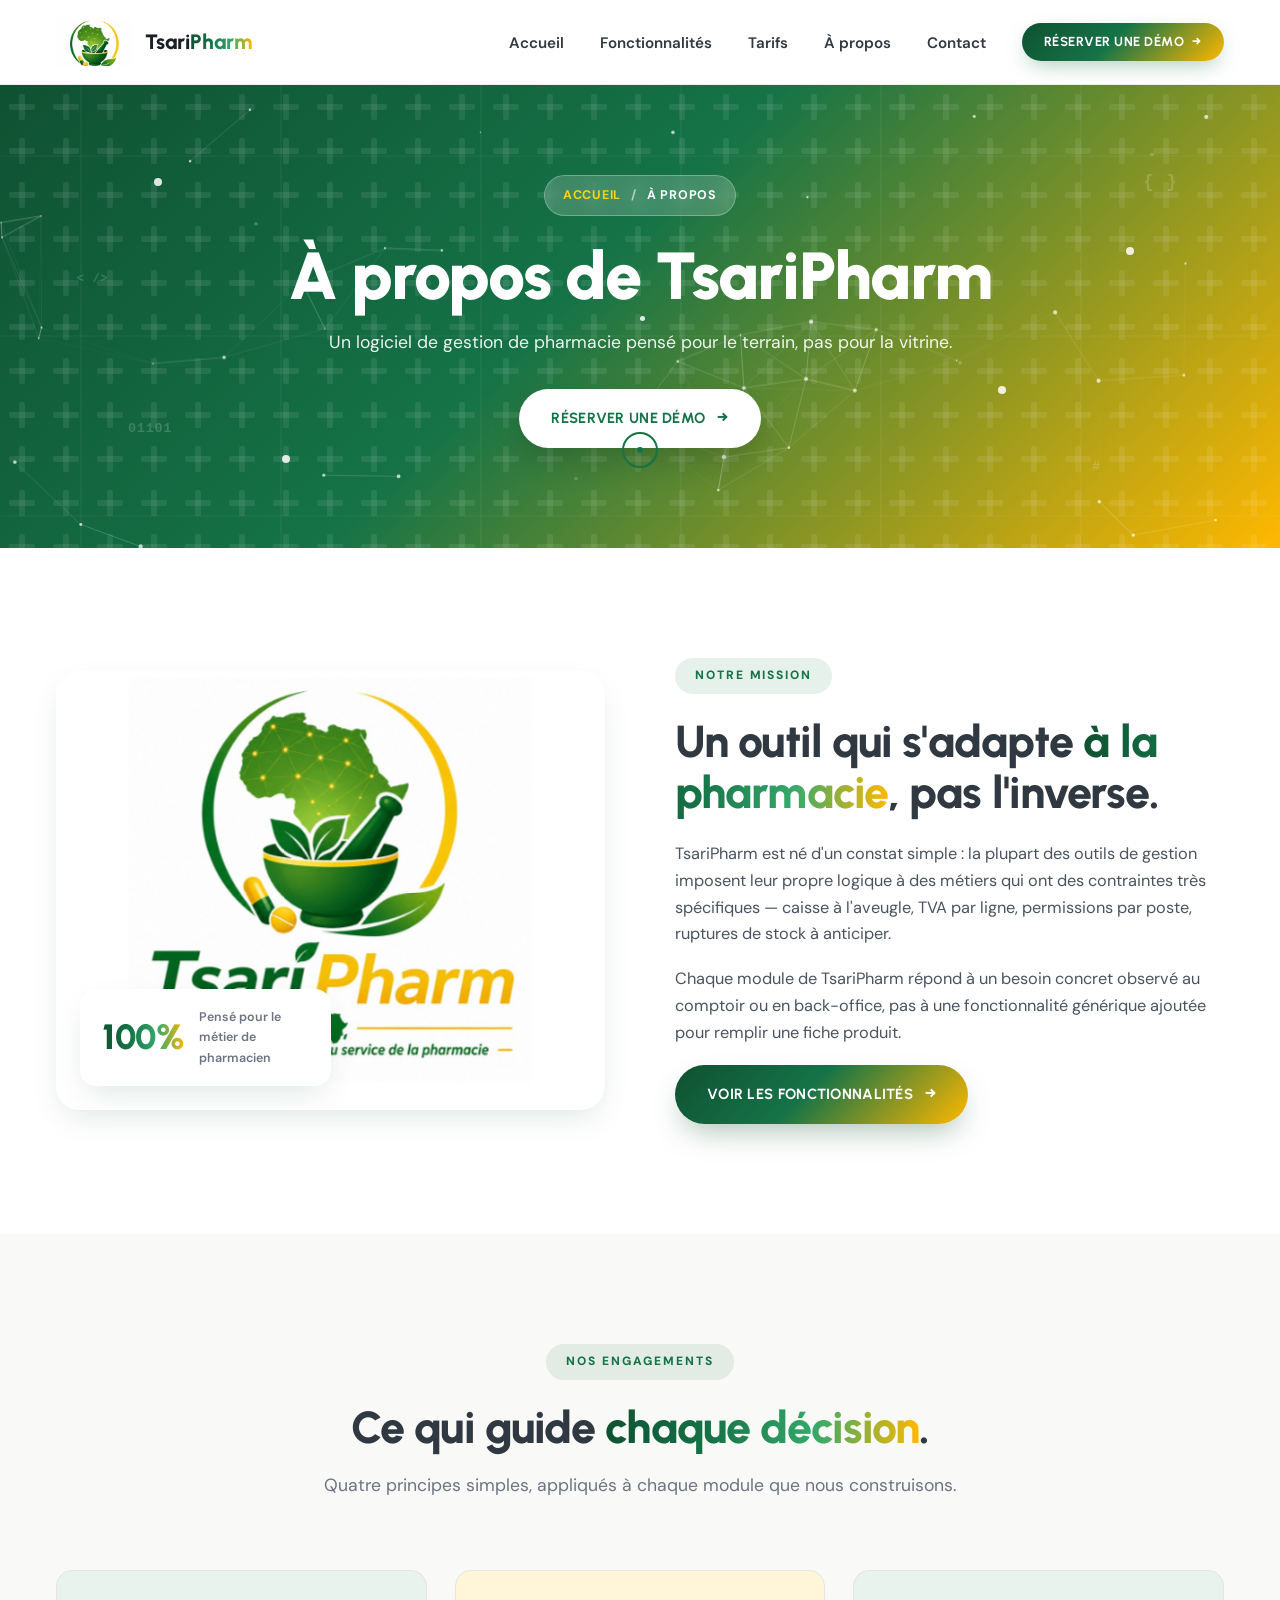
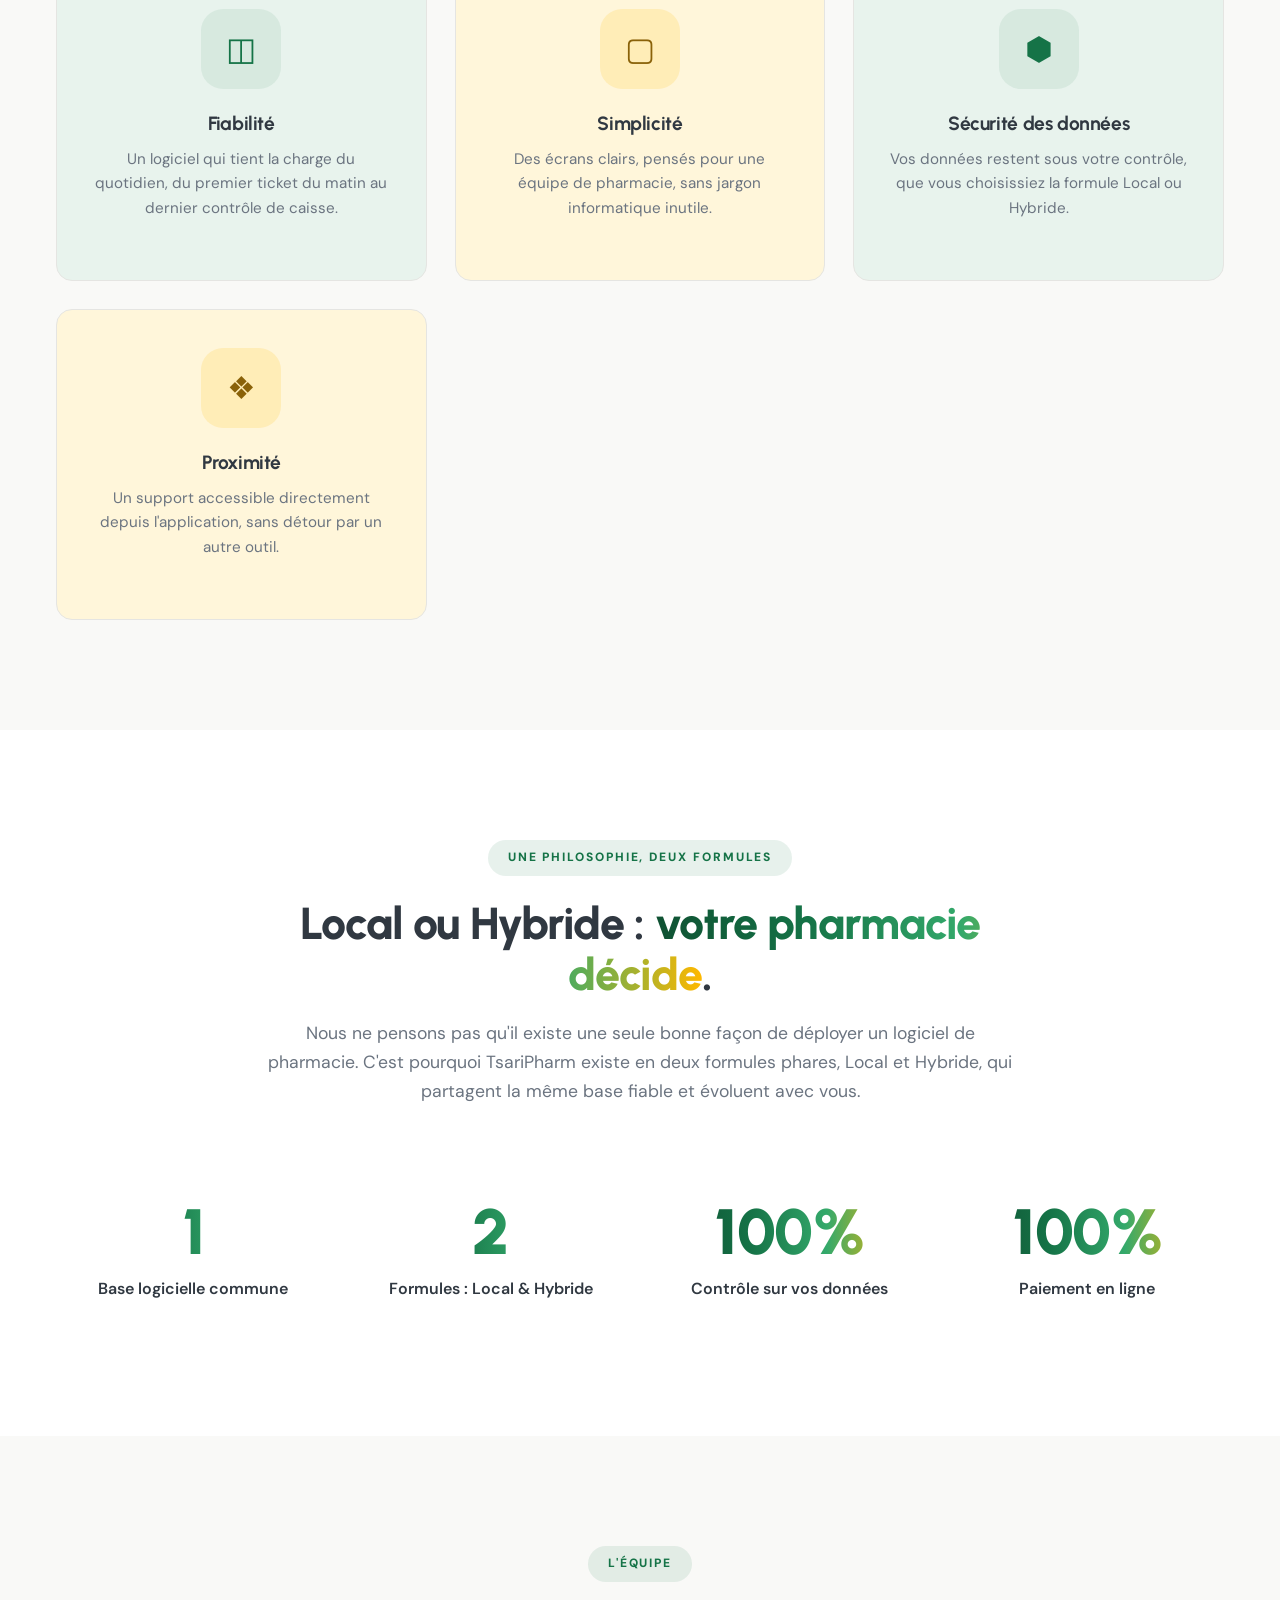
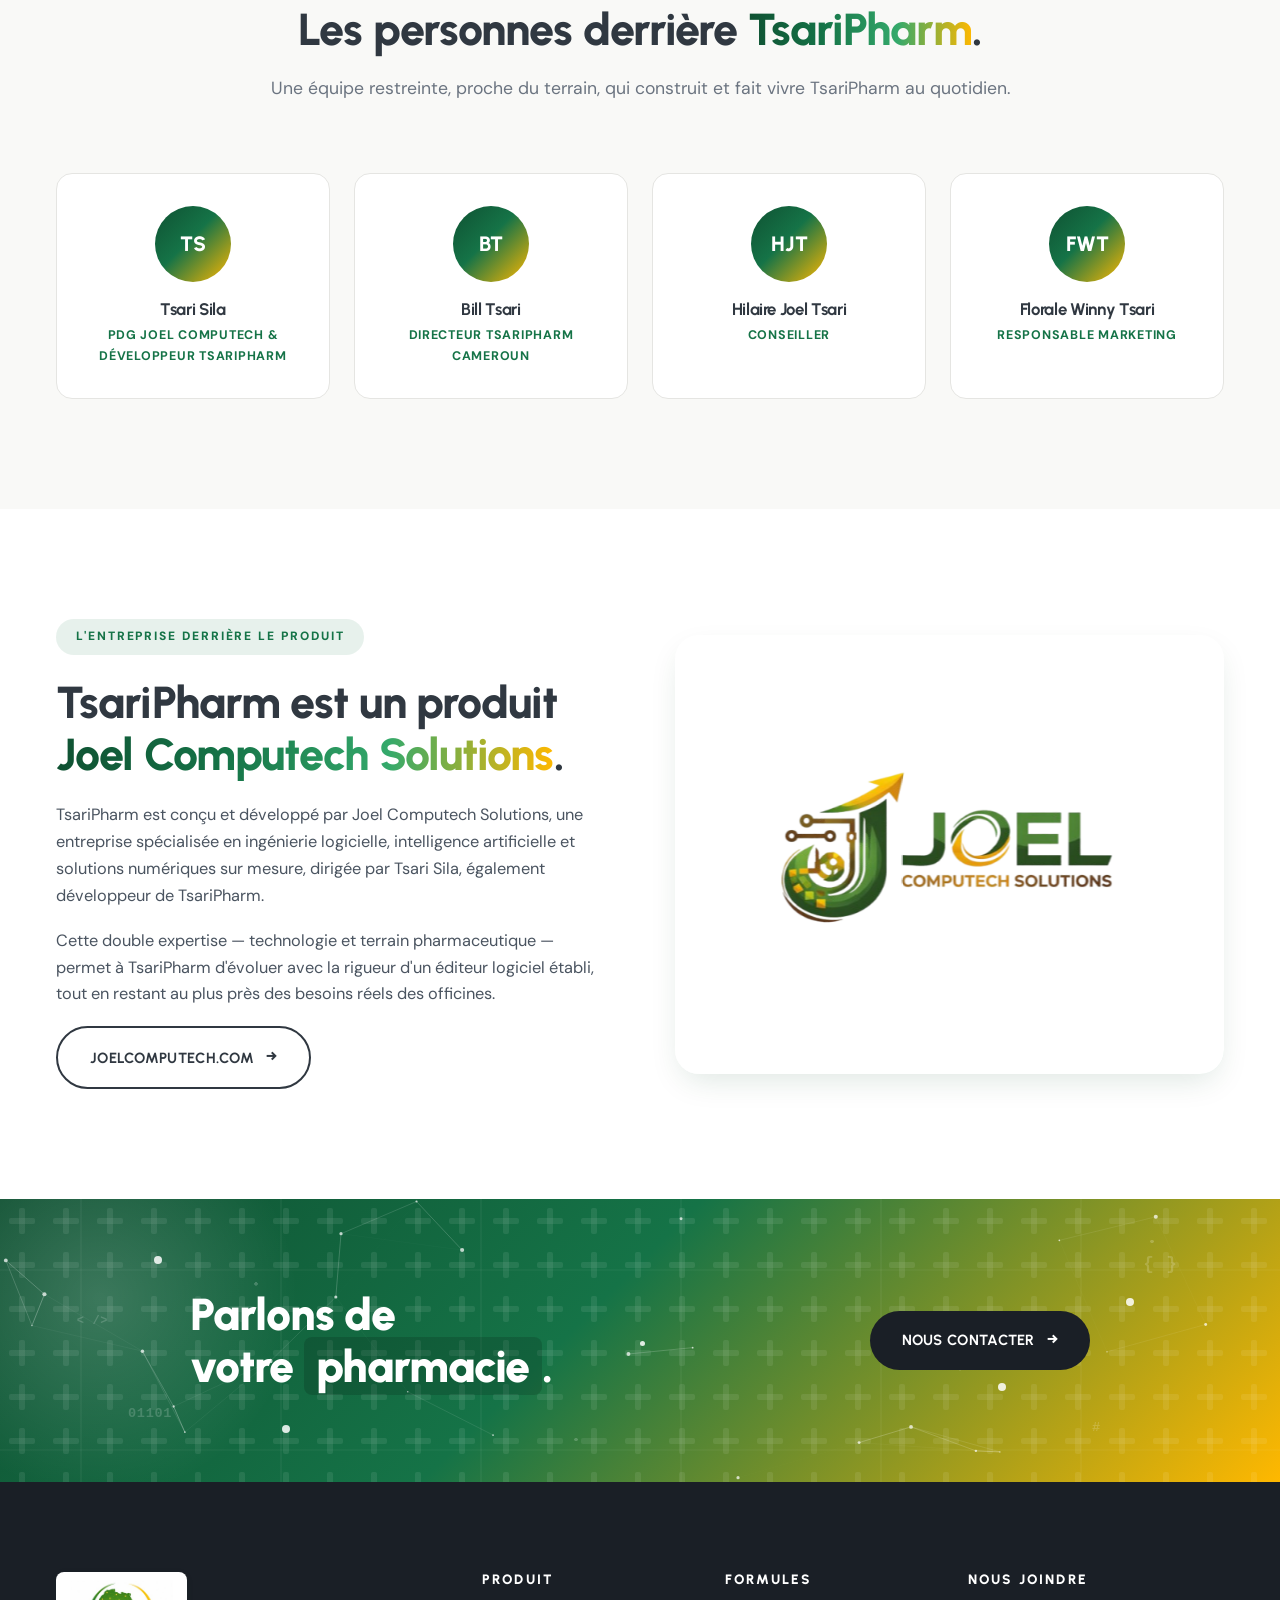
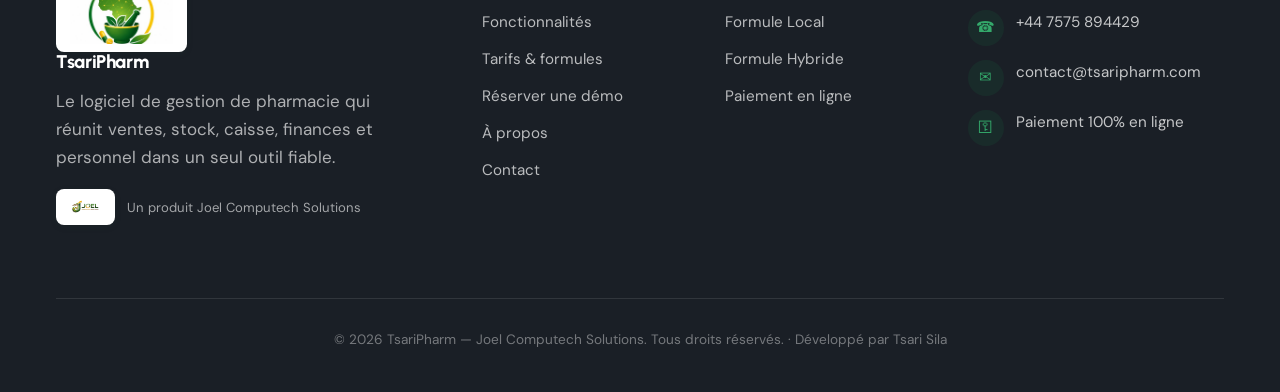
==== commit 543e602d: "Add WhatsApp contact, drop the Zone/Cameroun field - Replace the placeholder phone row with a clicka" ====
--- a/a-propos.html
+++ b/a-propos.html
@@ -202,7 +202,7 @@
             <div>
                 <h4>Nous joindre</h4>
                 <div class="footer-contact">
-                    <div><span class="ico">⌖</span><span>Cameroun</span></div>
+                    <div><span class="ico">☎</span><a href="https://wa.me/447575894429" target="_blank" rel="noopener">+44 7575 894429</a></div>
                     <div><span class="ico">✉</span><a href="mailto:contact@tsaripharm.com">contact@tsaripharm.com</a></div>
                     <div><span class="ico">⚿</span><span>Paiement 100% en ligne</span></div>
                 </div>
--- a/style.css
+++ b/style.css
@@ -340,27 +340,27 @@
   max-width: var(--container);
   margin: 0 auto;
   display: grid;
-  grid-template-columns: 1.1fr 1fr;
-  gap: 70px;
+  grid-template-columns: 1fr 1.2fr;
+  gap: 60px;
   align-items: center;
   position: relative; z-index: 2;
 }
 .hero-eyebrow {
   display: inline-flex; align-items: center; gap: 10px;
-  background: rgba(255,255,255,0.18);
-  backdrop-filter: blur(8px);
+  background: var(--gold-2);
   padding: 8px 18px;
   border-radius: var(--radius-pill);
-  font-size: 0.78rem; font-weight: 700;
+  font-size: 0.78rem; font-weight: 800;
   letter-spacing: 0.14em; text-transform: uppercase;
-  color: var(--white);
-  border: 1px solid rgba(255,255,255,0.3);
+  color: var(--ink-deep);
+  border: none;
+  box-shadow: var(--shadow-gold);
   margin-bottom: 28px;
 }
 .hero-eyebrow::before {
   content: ""; width: 8px; height: 8px;
-  background: #fff; border-radius: 50%;
-  box-shadow: 0 0 0 4px rgba(255,255,255,0.3);
+  background: var(--ink-deep); border-radius: 50%;
+  box-shadow: 0 0 0 4px rgba(26,31,38,0.25);
   animation: jcPulse 2s ease-in-out infinite;
 }
 @keyframes jcPulse {
@@ -2033,7 +2033,6 @@
   .hero-eyebrow { margin-left: auto; margin-right: auto; }
   .hero p.lead { margin-left: auto; margin-right: auto; }
   .hero-btns { justify-content: center; }
-  .hero-illustration { max-width: 480px; margin: 0 auto; aspect-ratio: 16/10; }
   .svc-grid { grid-template-columns: repeat(2, 1fr); gap: 22px; }
   .process-grid { grid-template-columns: repeat(2, 1fr); gap: 20px; }
   .stats-grid { grid-template-columns: repeat(2, 1fr); }
@@ -2172,11 +2171,11 @@
   .testi-card blockquote { font-size: 1rem; }
   .testi-card::before { font-size: 4rem; top: 0; left: 16px; }
 
-  /* Tech stack — deux par ligne, même sur mobile */
-  .tech-grid { grid-template-columns: repeat(2, 1fr); gap: 14px; }
-  .tech-cat { padding: 20px 16px; }
-  .tech-cat h4 { font-size: 0.7rem; }
-  .tech-pills span { padding: 6px 11px; font-size: 0.72rem; }
+  /* Tech stack — pleine largeur sur mobile (les étiquettes ont besoin de place) */
+  .tech-grid { grid-template-columns: 1fr; gap: 14px; }
+  .tech-cat { padding: 24px 20px; }
+  .tech-cat h4 { font-size: 0.75rem; }
+  .tech-pills span { padding: 7px 13px; font-size: 0.8rem; }
 
   /* Industries */
   .industry-grid { grid-template-columns: 1fr 1fr; gap: 14px; }
@@ -2355,6 +2354,72 @@
   .hero-mock-receipt { display: none; }
 }
 
+/* Captures d'écran réelles de l'application (desktop + mobile) */
+.screens-section { padding: 90px 56px; }
+.screens-row { display: flex; align-items: flex-end; justify-content: center; gap: 48px; flex-wrap: wrap; }
+.browser-frame { width: 100%; flex: 3 1 760px; max-width: 1150px; min-width: 0; background: var(--white); border-radius: var(--radius-md); box-shadow: var(--shadow-lg); overflow: hidden; border: 1px solid var(--line); }
+.browser-frame .hero-mock-bar { padding: 12px 16px; background: var(--bg-soft); border-bottom: 1px solid var(--line); }
+.browser-frame img { display: block; width: 100%; height: auto; }
+.screens-mobile { flex: 1 1 300px; max-width: 300px; width: 100%; filter: drop-shadow(0 20px 30px rgba(0,0,0,0.18)); }
+.screens-mobile img { display: block; width: 100%; height: auto; }
+@media (max-width: 1024px) {
+  .browser-frame { flex-basis: 100%; }
+  .screens-mobile { flex-basis: 260px; max-width: 260px; }
+}
+@media (max-width: 768px) {
+  .screens-section { padding: 56px 20px; }
+  .screens-row { gap: 32px; }
+  .screens-mobile { width: 85%; flex-basis: auto; max-width: 340px; }
+}
+@media (max-width: 420px) {
+  .screens-section { padding: 44px 14px; }
+}
+
+/* Capture du hero : desktop par défaut, bascule sur la vue mobile en dessous de 1024px */
+.hero-shot { position: relative; }
+.hero-shot .browser-frame { max-width: 100%; box-shadow: 0 30px 60px -10px rgba(0,0,0,0.35); }
+.hero-shot-mobile { display: none; margin: 0 auto; filter: drop-shadow(0 20px 40px rgba(0,0,0,0.3)); }
+.hero-shot-mobile img { display: block; width: 100%; height: auto; }
+@media (max-width: 1024px) {
+  .hero-shot-desktop { display: none; }
+  .hero-shot-mobile { display: block; width: 62%; max-width: 320px; }
+}
+@media (max-width: 420px) {
+  .hero-shot-mobile { width: 74%; max-width: 280px; }
+}
+
+/* Bouton plein écran + visionneuse (captures d'écran) */
+.shot-wrap { position: relative; }
+.shot-expand {
+  position: absolute; top: 12px; right: 12px; z-index: 3;
+  width: 38px; height: 38px; border-radius: 50%;
+  background: rgba(255,255,255,0.92); border: 1px solid var(--line);
+  color: var(--ink-deep); font-size: 1rem;
+  display: flex; align-items: center; justify-content: center;
+  cursor: pointer; transition: all 0.3s var(--ease);
+}
+.shot-expand:hover { background: var(--grad-pharma); color: var(--white); border-color: transparent; transform: scale(1.08); }
+.lightbox {
+  position: fixed; inset: 0; z-index: 10000;
+  background: rgba(15,20,18,0.92);
+  display: none; align-items: center; justify-content: center;
+  padding: 48px 24px;
+}
+.lightbox.is-open { display: flex; }
+.lightbox img { max-width: 100%; max-height: 100%; border-radius: var(--radius-md); box-shadow: var(--shadow-lg); }
+.lightbox-close {
+  position: absolute; top: 22px; right: 24px;
+  width: 44px; height: 44px; border-radius: 50%;
+  background: rgba(255,255,255,0.12); border: 1px solid rgba(255,255,255,0.3);
+  color: var(--white); font-size: 1.2rem; cursor: pointer;
+  display: flex; align-items: center; justify-content: center;
+  transition: background 0.3s var(--ease);
+}
+.lightbox-close:hover { background: rgba(255,255,255,0.25); }
+@media (max-width: 420px) {
+  .shot-expand { width: 32px; height: 32px; font-size: 0.85rem; top: 8px; right: 8px; }
+}
+
 @media (prefers-reduced-motion: reduce) {
   .jc-reveal { opacity: 1; transform: none; }
   .jc-word { opacity: 1; transform: none; animation: none; }
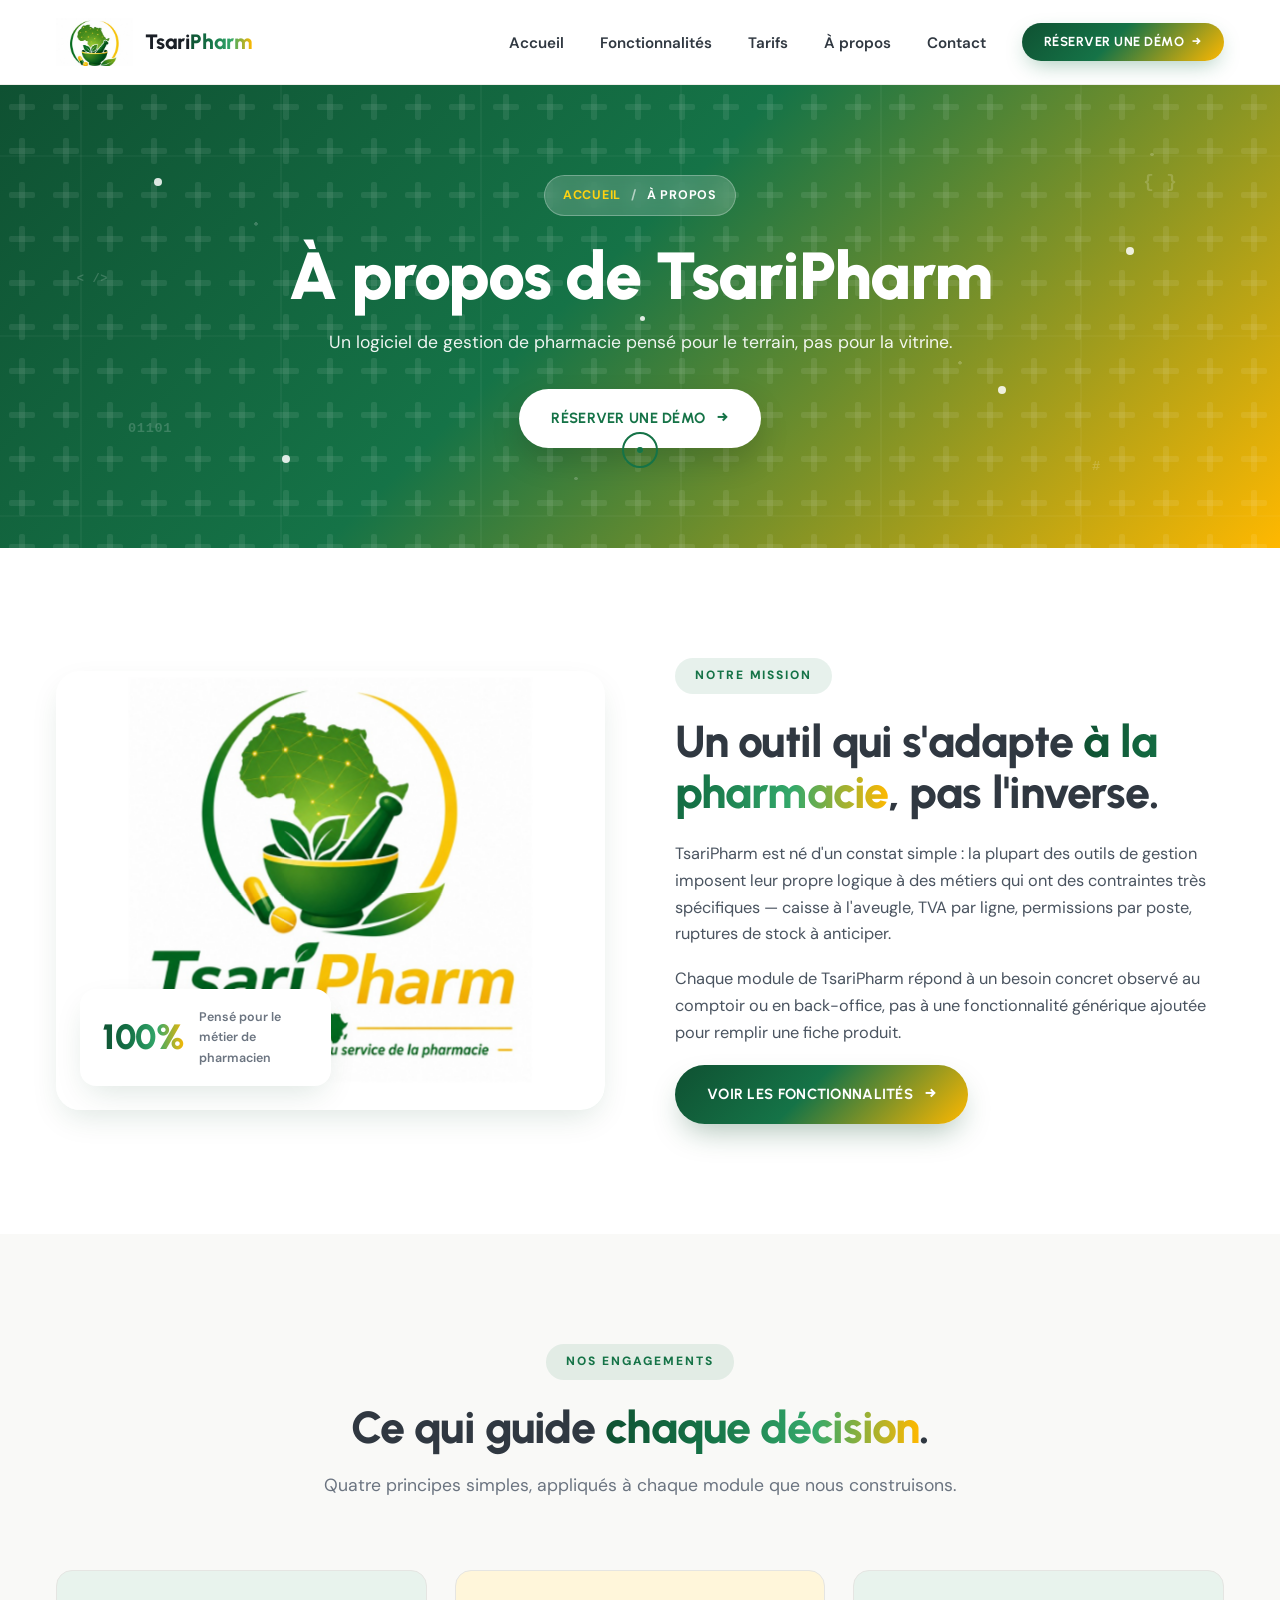
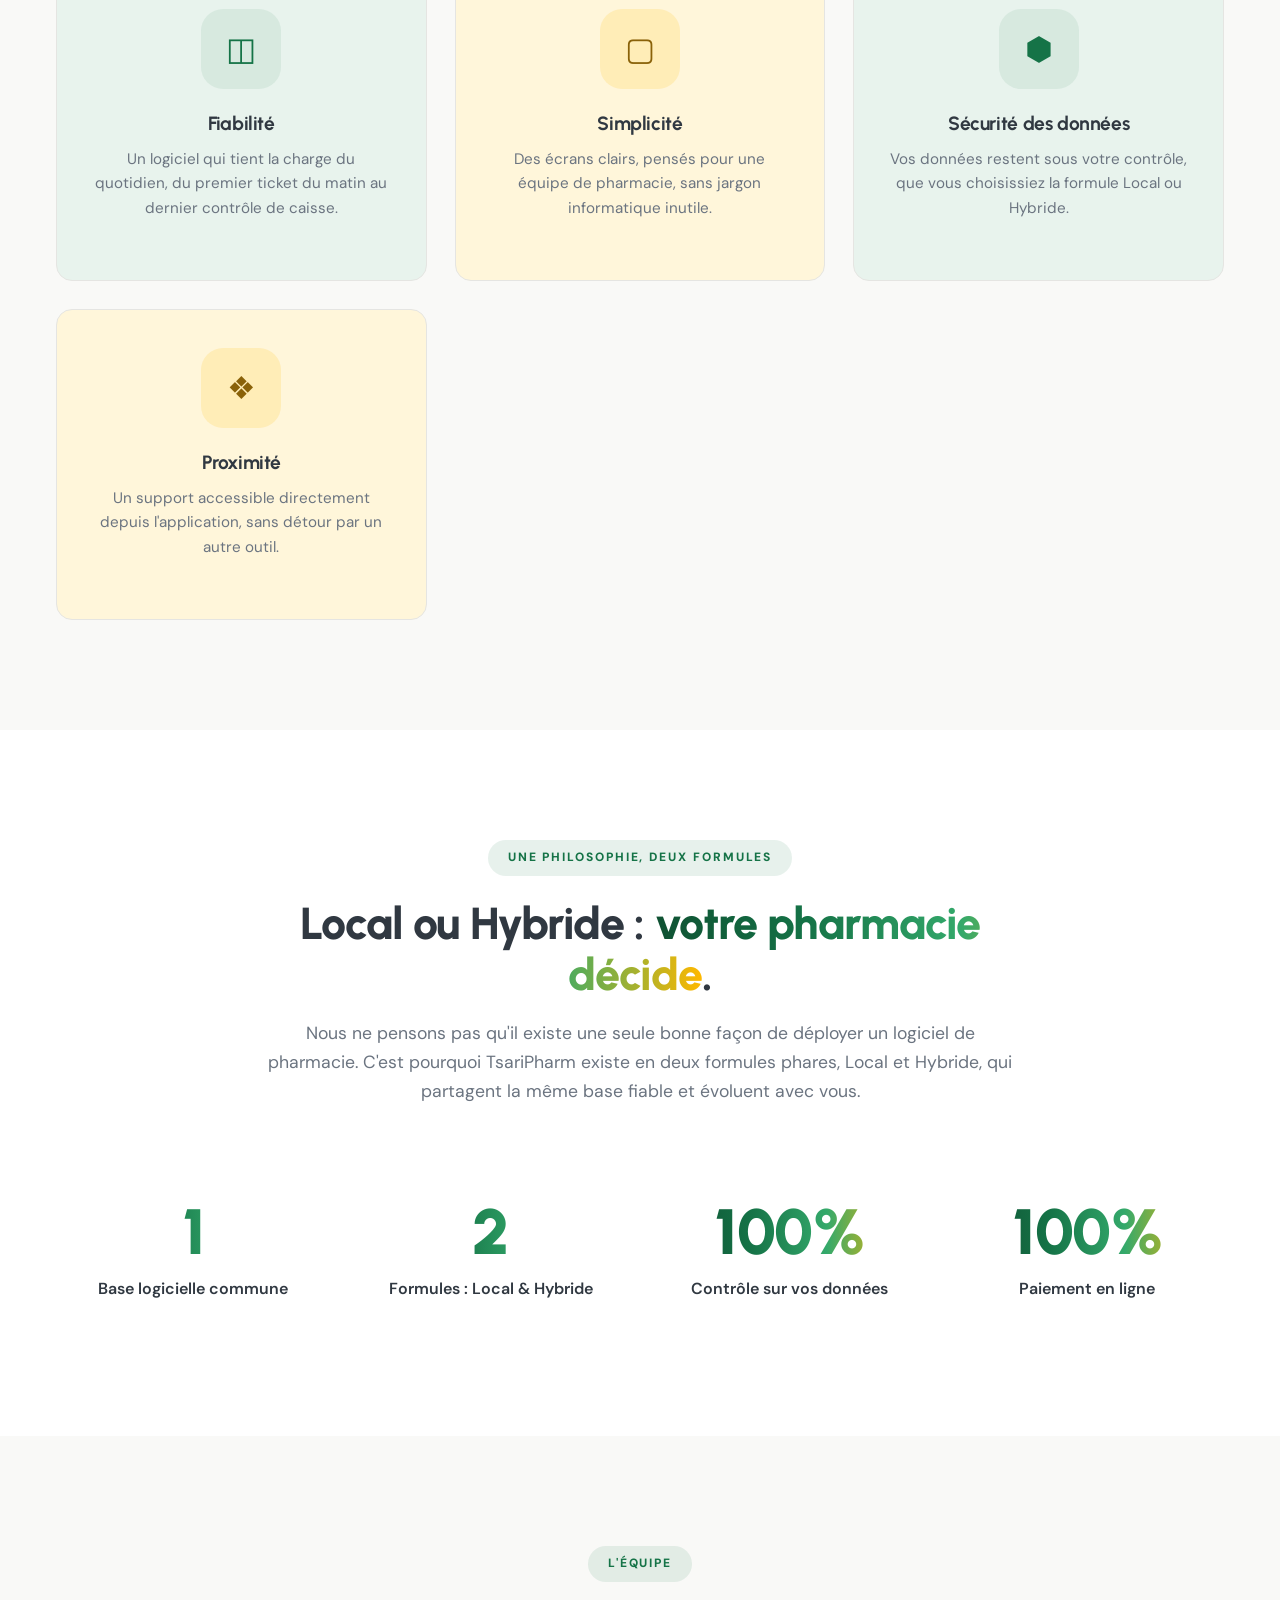
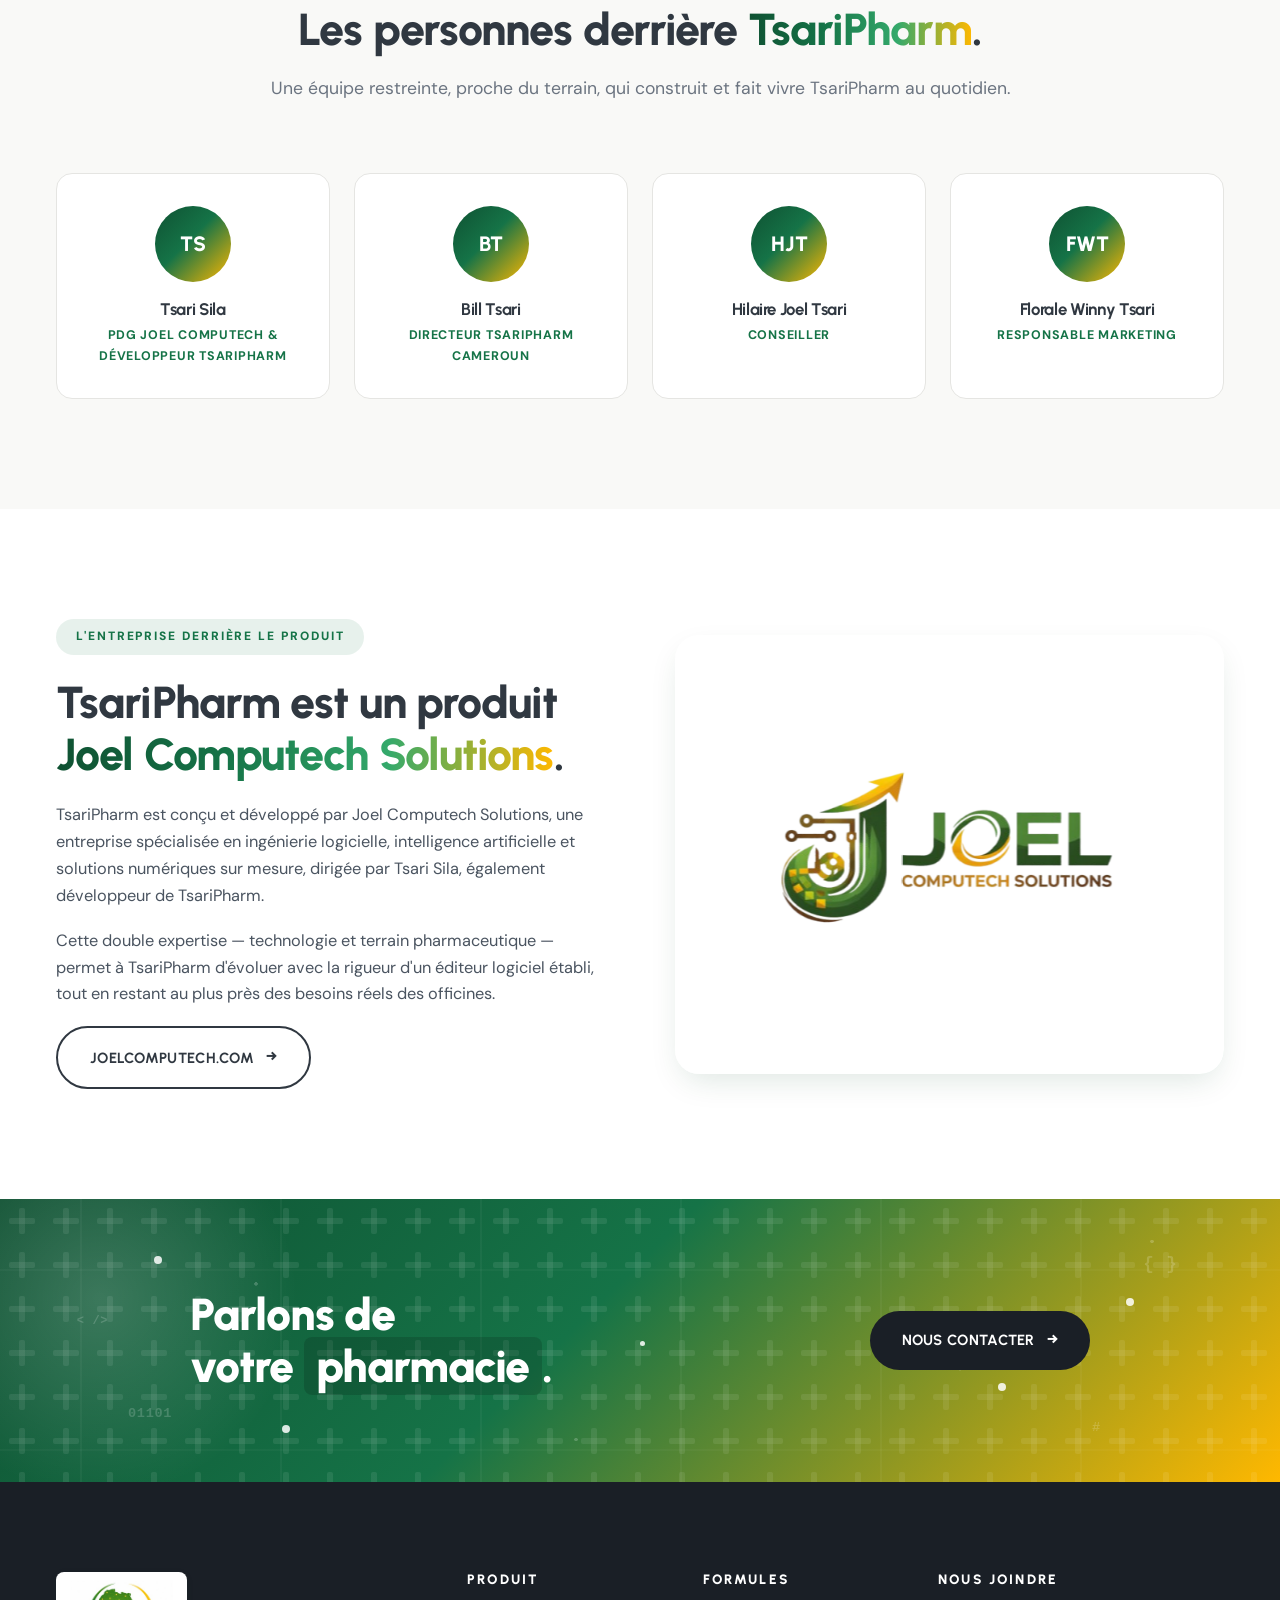
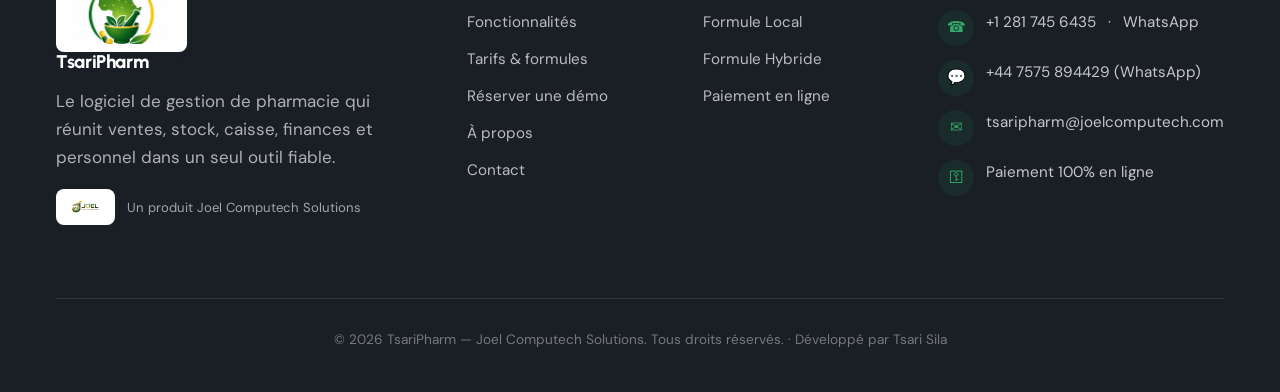
==== commit 7f0ac731: "Update dashboard screenshots, contact details, and free guided demo via WhatsApp Co-Authored-By: Cla" ====
--- a/a-propos.html
+++ b/a-propos.html
@@ -202,8 +202,9 @@
             <div>
                 <h4>Nous joindre</h4>
                 <div class="footer-contact">
-                    <div><span class="ico">☎</span><a href="https://wa.me/447575894429" target="_blank" rel="noopener">+44 7575 894429</a></div>
-                    <div><span class="ico">✉</span><a href="mailto:contact@tsaripharm.com">contact@tsaripharm.com</a></div>
+                    <div><span class="ico">☎</span><a href="tel:+12817456435">+1 281 745 6435</a> · <a href="https://wa.me/12817456435?text=Bonjour%2C%20j%27ai%20besoin%20du%20logiciel%20TsariPharm%20pour%20ma%20pharmacie." target="_blank" rel="noopener">WhatsApp</a></div>
+                    <div><span class="ico">💬</span><a href="https://wa.me/447575894429?text=Bonjour%2C%20j%27ai%20besoin%20du%20logiciel%20TsariPharm%20pour%20ma%20pharmacie." target="_blank" rel="noopener">+44 7575 894429 (WhatsApp)</a></div>
+                    <div><span class="ico">✉</span><a href="mailto:tsaripharm@joelcomputech.com">tsaripharm@joelcomputech.com</a></div>
                     <div><span class="ico">⚿</span><span>Paiement 100% en ligne</span></div>
                 </div>
             </div>
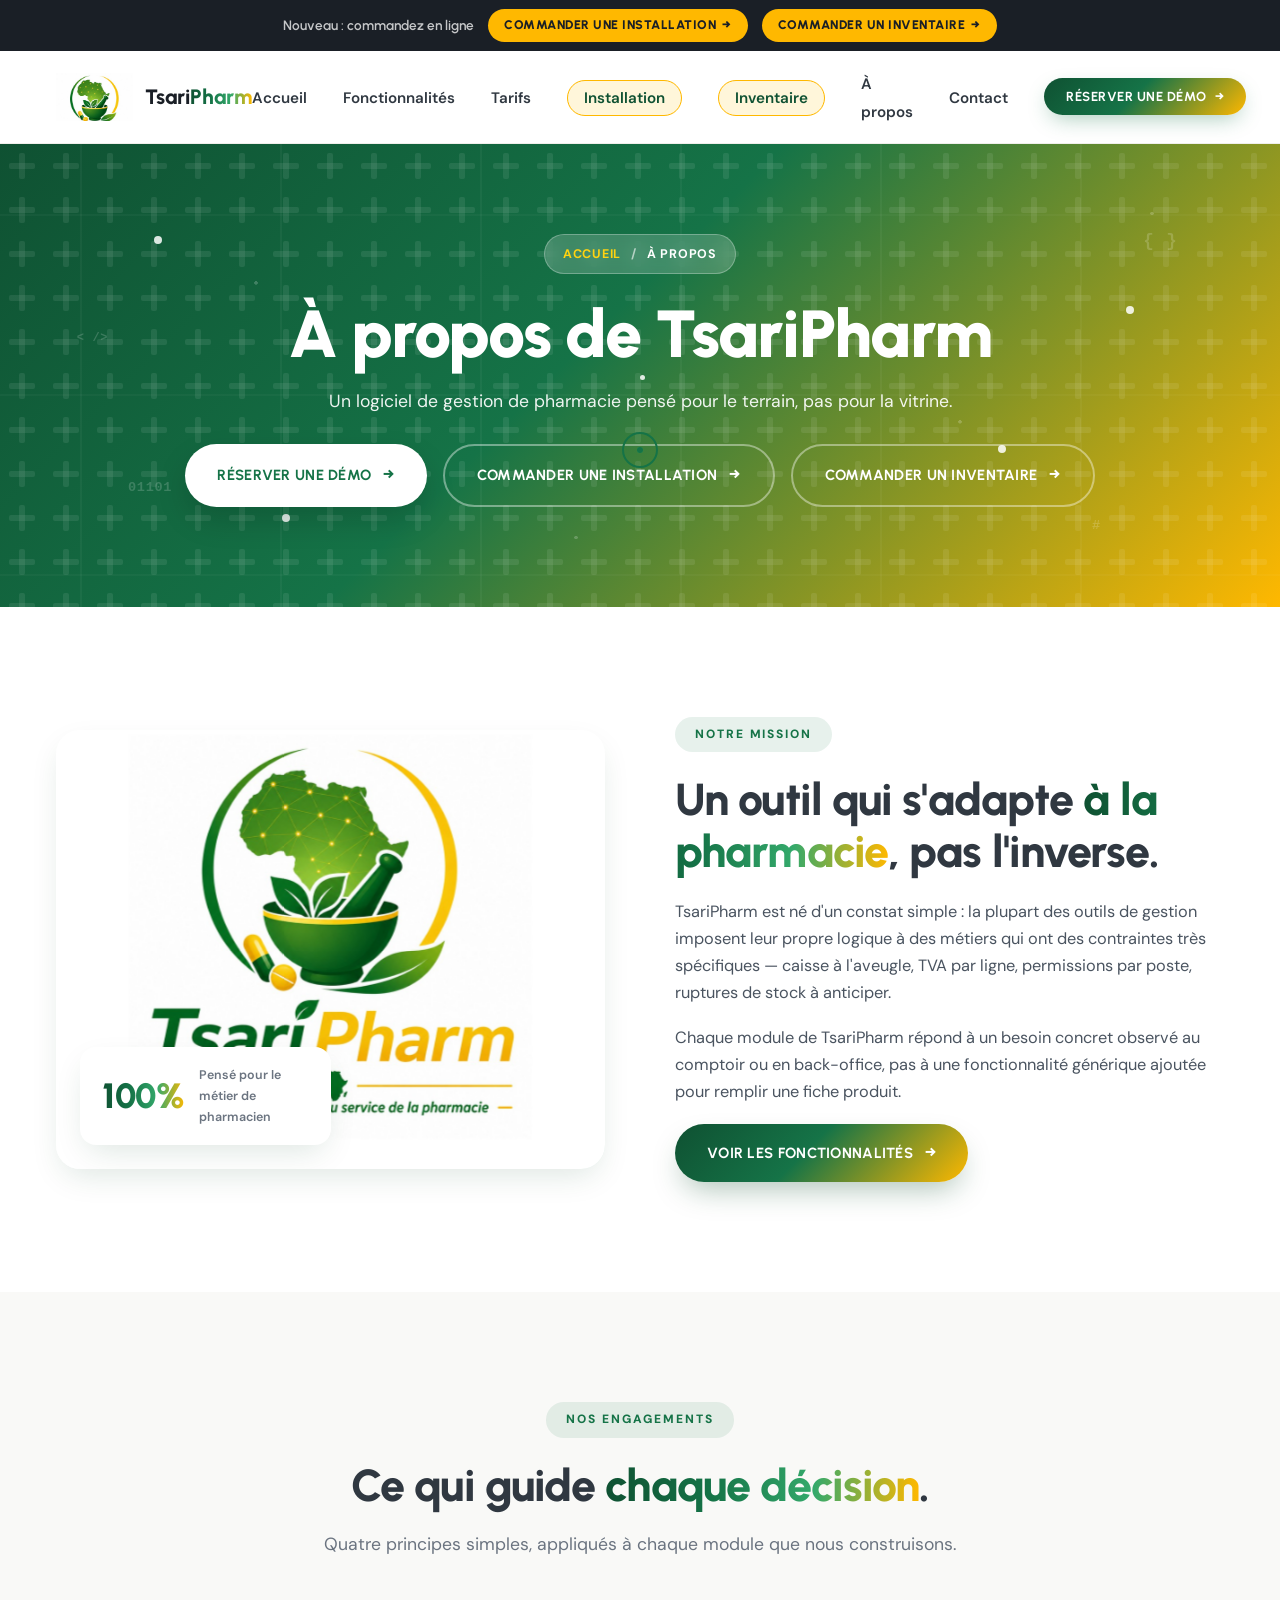
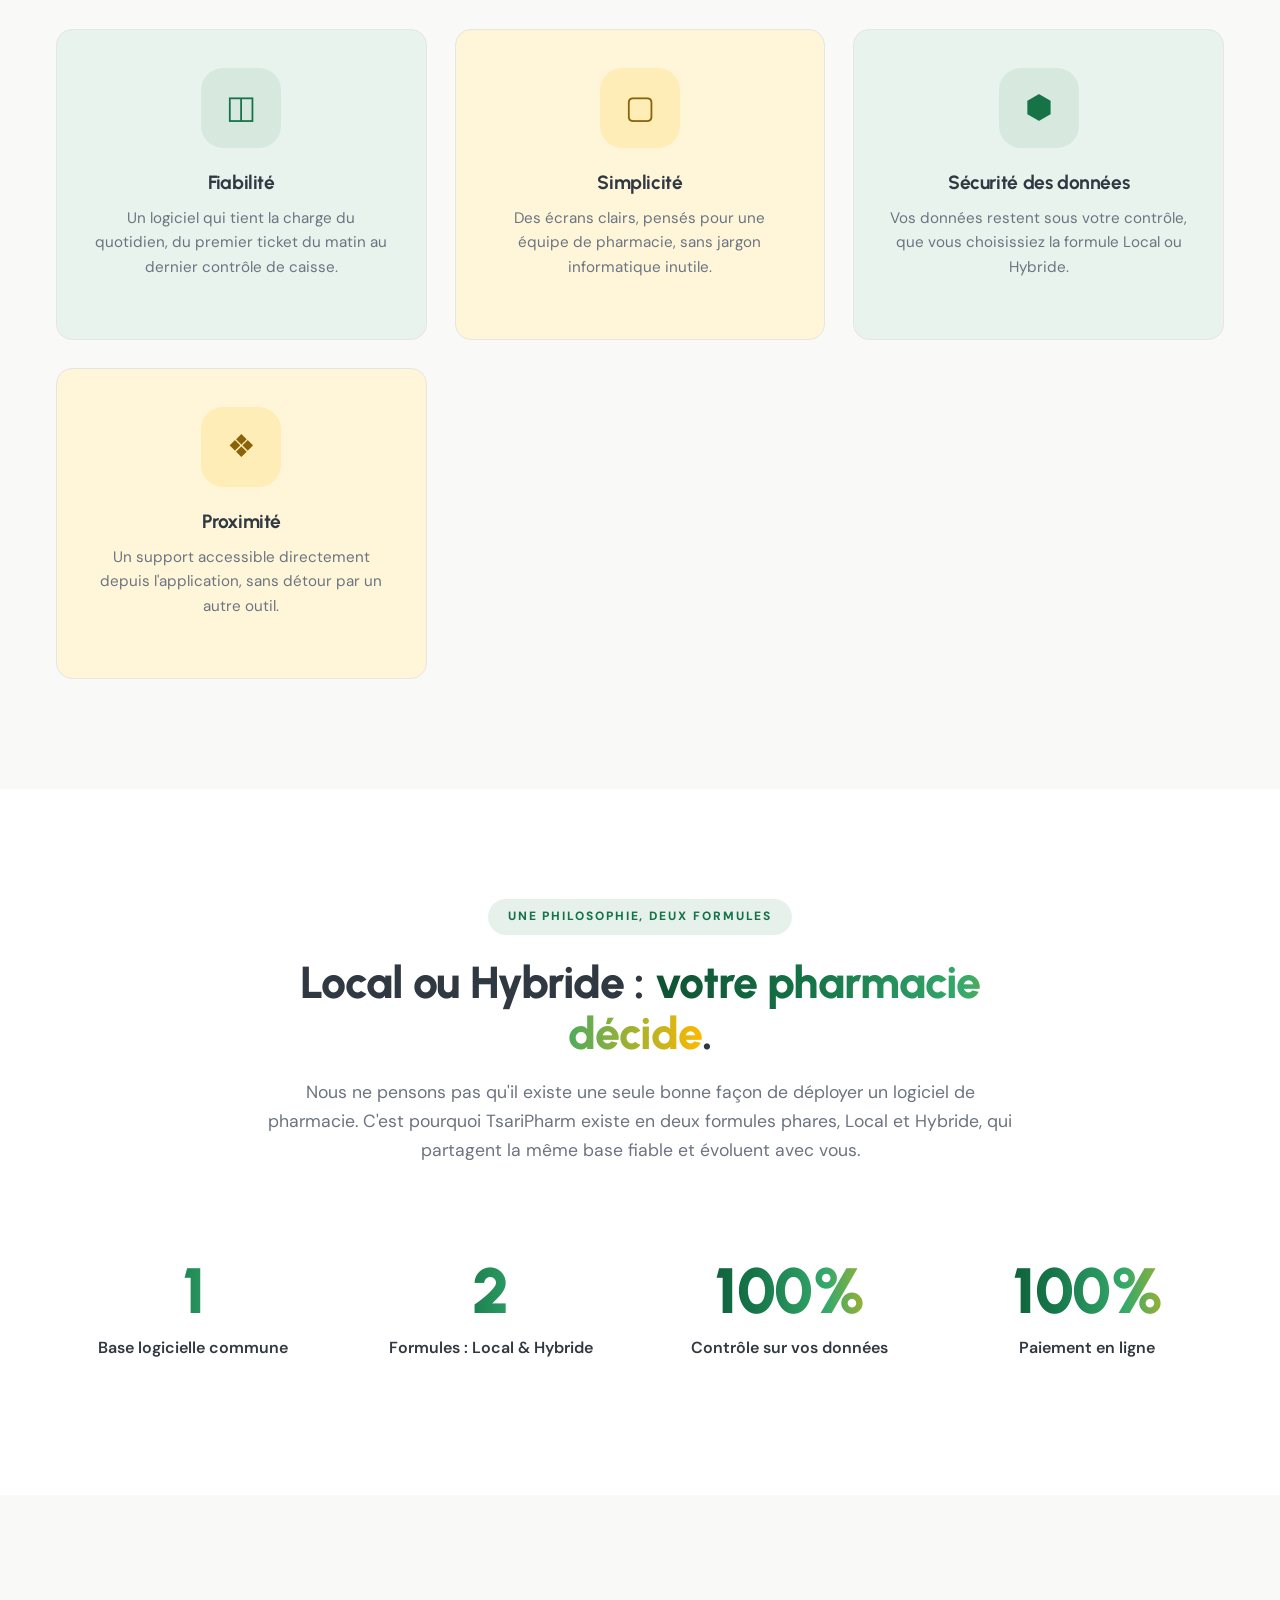
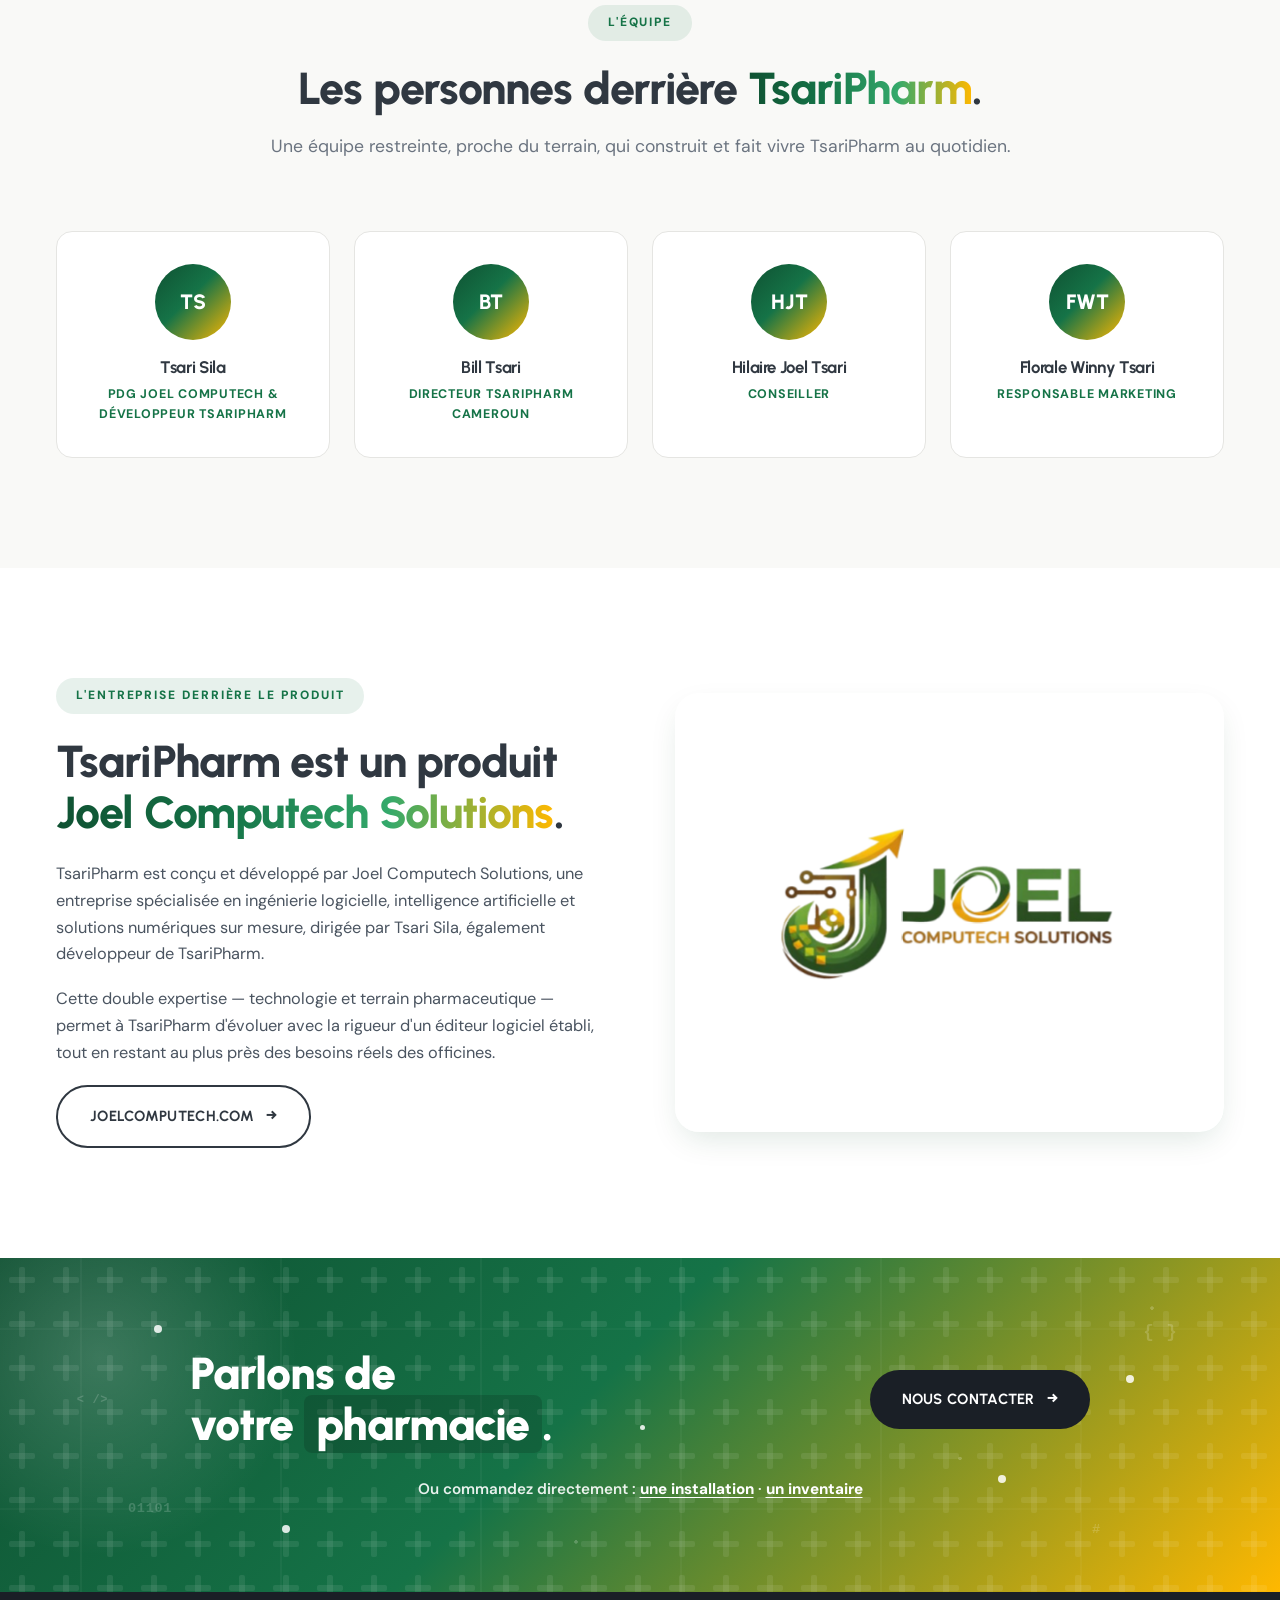
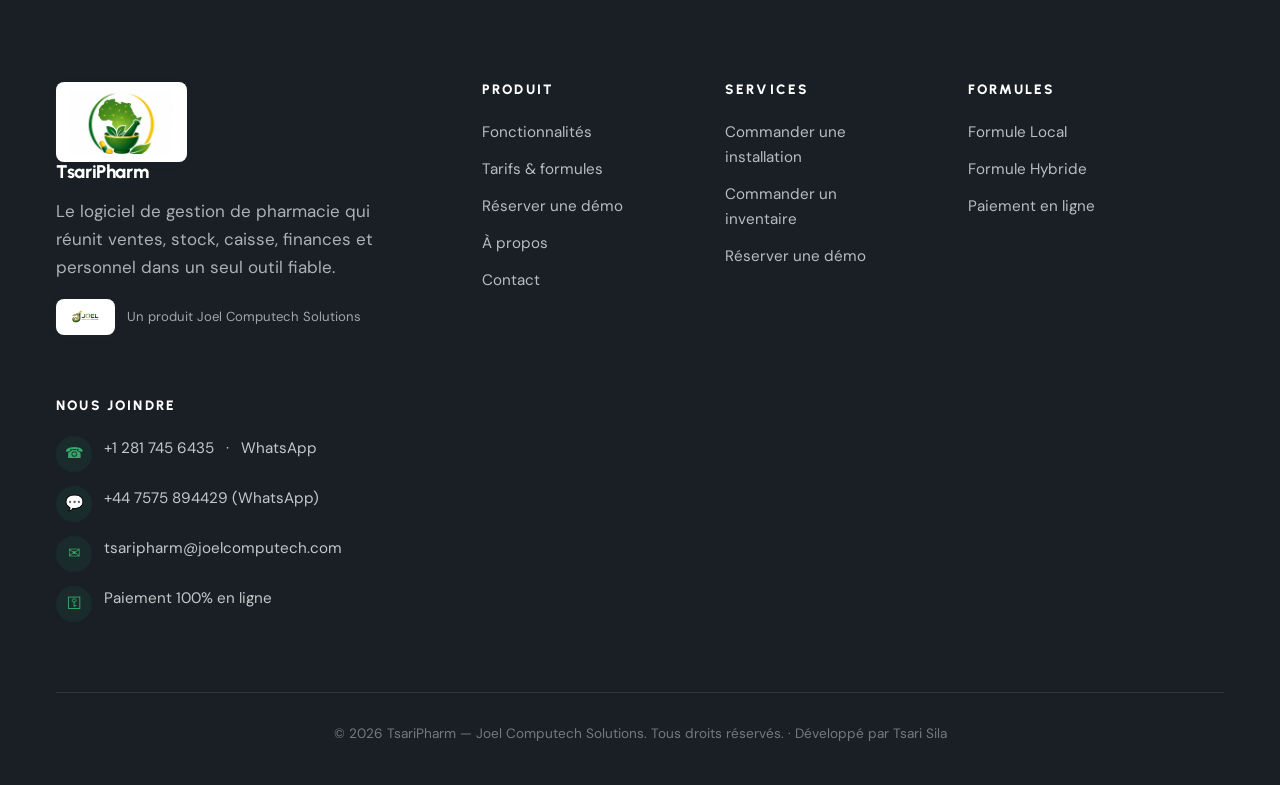
==== commit a188d70b: "Mise en avant des commandes en ligne : bandeau d'annonce, liens de navigation, boutons du hero et de" ====
--- a/a-propos.html
+++ b/a-propos.html
@@ -12,12 +12,19 @@
     <link rel="stylesheet" href="style.css">
 </head>
 <body>
+    <div class="promo-bar" role="region" aria-label="Services en ligne">
+        <span class="promo-bar-text">Nouveau : commandez en ligne</span>
+        <a href="installation.html" class="promo-bar-link"><span class="pl-full">Commander une installation</span><span class="pl-short">Installation</span></a>
+        <a href="inventaire.html" class="promo-bar-link"><span class="pl-full">Commander un inventaire</span><span class="pl-short">Inventaire</span></a>
+    </div>
     <nav>
         <a href="index.html" class="nav-logo"><img src="assets/tsaripharm-icon.jpg" alt="TsariPharm"><span class="nav-logo-text">Tsari<em>Pharm</em></span></a>
         <ul class="nav-links">
             <li><a href="index.html">Accueil</a></li>
             <li><a href="fonctionnalites.html">Fonctionnalités</a></li>
             <li><a href="tarifs.html">Tarifs</a></li>
+            <li><a href="installation.html" class="nav-order">Installation</a></li>
+            <li><a href="inventaire.html" class="nav-order">Inventaire</a></li>
             <li><a href="a-propos.html">À propos</a></li>
             <li><a href="contact.html">Contact</a></li>
             <li><a href="demo.html" class="nav-cta"><span>Réserver une démo</span></a></li>
@@ -32,8 +39,10 @@
         </nav>
         <h1>À propos de TsariPharm</h1>
         <p>Un logiciel de gestion de pharmacie pensé pour le terrain, pas pour la vitrine.</p>
-        <div style="position:relative; z-index:2; margin-top:32px;">
+        <div class="hero-btns">
             <a href="demo.html" class="btn btn-primary"><span>Réserver une démo</span></a>
+            <a href="installation.html" class="btn btn-ghost"><span>Commander une installation</span></a>
+            <a href="inventaire.html" class="btn btn-ghost"><span>Commander un inventaire</span></a>
         </div>
     </header>
 
@@ -172,6 +181,7 @@
             <h2>Parlons de<br>votre <em style="font-style:normal; background: rgba(0,0,0,0.15); padding: 2px 12px; border-radius: 8px;">pharmacie</em>.</h2>
             <a href="contact.html" class="btn btn-dark"><span>Nous contacter</span></a>
         </div>
+        <p class="cta-order">Ou commandez directement : <a href="installation.html">une installation</a> · <a href="inventaire.html">un inventaire</a></p>
     </section>
 
     <footer>
@@ -194,6 +204,12 @@
                 <a href="contact.html">Contact</a>
             </div>
             <div class="footer-links">
+                <h4>Services</h4>
+                <a href="installation.html">Commander une installation</a>
+                <a href="inventaire.html">Commander un inventaire</a>
+                <a href="demo.html">Réserver une démo</a>
+            </div>
+            <div class="footer-links">
                 <h4>Formules</h4>
                 <a href="tarifs.html#local">Formule Local</a>
                 <a href="tarifs.html#hybride">Formule Hybride</a>
--- a/style.css
+++ b/style.css
@@ -1779,6 +1779,16 @@
   margin-bottom: 8px;
   display: flex; align-items: baseline; gap: 6px;
 }
+.price-old {
+  display: inline-block; align-self: flex-start; width: fit-content; margin: 0 0 6px; padding: 4px 14px;
+  background: var(--white); border-radius: var(--radius-pill);
+  font-family: 'Urbanist', sans-serif; font-size: 1.3rem; font-weight: 800;
+  color: #e11d2e; text-decoration: line-through;
+  text-decoration-color: #e11d2e; text-decoration-thickness: 3px;
+  box-shadow: 0 4px 14px rgba(225,29,46,0.35);
+}
+.price-card.featured .price-old { color: #e11d2e; }
+.price-table-old { color: #e11d2e; font-weight: 800; text-decoration-thickness: 2px; }
 .price-amount .currency { font-size: 1.4rem; font-weight: 700; }
 .price-amount .period { font-size: 0.95rem; color: var(--muted); font-weight: 500; margin-left: 4px; }
 .price-card.featured .price-amount .period { color: rgba(255,255,255,0.8); }
@@ -2425,3 +2435,137 @@
   .jc-word { opacity: 1; transform: none; animation: none; }
   *, *::before, *::after { animation: none !important; transition: none !important; }
 }
+
+/* Crédit développeur (bannière d'accueil) */
+.hero-credit {
+  display: inline-flex; align-items: center; gap: 12px;
+  margin-top: 26px; padding: 8px 18px 8px 8px;
+  background: rgba(255,255,255,0.14);
+  border: 1px solid rgba(255,255,255,0.35);
+  border-radius: var(--radius-pill);
+  color: var(--white); font-size: 0.9rem; line-height: 1.3;
+  backdrop-filter: blur(6px);
+  transition: all 0.3s var(--ease);
+}
+.hero-credit:hover { background: rgba(255,255,255,0.24); transform: translateY(-2px); }
+.hero-credit-logo {
+  flex: none; width: 38px; height: 38px; border-radius: 50%;
+  background: var(--white); display: flex; align-items: center; justify-content: center; overflow: hidden;
+}
+.hero-credit-logo img { width: 78%; height: 78%; object-fit: contain; }
+.hero-credit strong { font-weight: 800; }
+.hero-credit-arrow { flex: none; font-weight: 800; opacity: 0.85; }
+@media (max-width: 1024px) {
+  .hero-credit { margin-left: auto; margin-right: auto; }
+}
+@media (max-width: 420px) {
+  .hero-credit { font-size: 0.8rem; gap: 10px; padding-right: 14px; text-align: left; }
+  .hero-credit-logo { width: 34px; height: 34px; }
+}
+
+
+/* =========================================================
+   SERVICES EN LIGNE : bandeau d'annonce, liens de nav, bannières
+   ========================================================= */
+.promo-bar {
+  background: var(--ink-deep);
+  color: var(--white);
+  display: flex; align-items: center; justify-content: center; flex-wrap: wrap;
+  gap: 8px 14px;
+  padding: 9px 56px;
+  font-family: 'Urbanist', sans-serif;
+  font-size: 0.85rem;
+  position: relative; z-index: 1101;
+}
+.promo-bar-text { color: rgba(255,255,255,0.75); font-weight: 600; }
+.promo-bar-link {
+  display: inline-flex; align-items: center; gap: 6px;
+  background: var(--gold-2); color: var(--ink-deep);
+  padding: 6px 16px; border-radius: var(--radius-pill);
+  font-weight: 800; font-size: 0.78rem; letter-spacing: 0.04em; text-transform: uppercase;
+  transition: transform 0.3s var(--ease), background 0.3s var(--ease);
+  white-space: nowrap;
+}
+.promo-bar-link::after { content: "→"; transition: transform 0.3s var(--ease); }
+.promo-bar-link:hover { background: var(--gold-3); transform: translateY(-1px); }
+.promo-bar-link:hover::after { transform: translateX(3px); }
+
+.nav-links a.nav-order {
+  color: var(--green-1);
+  background: var(--gold-soft);
+  border: 1.5px solid var(--gold-2);
+  border-radius: var(--radius-pill);
+  padding: 7px 16px;
+  white-space: nowrap;
+}
+.nav-links a.nav-order::after { display: none; }
+.nav-links a.nav-order:hover { background: var(--gold-2); color: var(--ink-deep); }
+
+.page-hero .hero-btns { justify-content: center; margin-top: 28px; position: relative; z-index: 2; }
+.cta-order {
+  position: relative; z-index: 2;
+  margin: 26px 0 0; text-align: center;
+  color: rgba(255,255,255,0.9); font-size: 0.95rem; font-weight: 600;
+}
+.cta-order a { color: var(--white); text-decoration: underline; text-underline-offset: 3px; font-weight: 800; }
+.cta-order a:hover { color: var(--gold-3); }
+
+@media (max-width: 1180px) and (min-width: 769px) {
+  nav, nav.is-scrolled { padding-left: 24px; padding-right: 24px; }
+  .nav-links { gap: 18px; }
+  .nav-links a:not(.nav-cta) { font-size: 0.86rem; }
+  .nav-links a.nav-order { padding: 6px 12px; }
+  .nav-cta { padding: 11px 16px !important; font-size: 0.74rem !important; }
+}
+@media (max-width: 768px) {
+  .promo-bar { padding: 8px 14px; gap: 6px 8px; font-size: 0.8rem; }
+  .promo-bar-text { width: 100%; text-align: center; }
+  .promo-bar-link { padding: 6px 12px; font-size: 0.72rem; }
+  .nav-links a.nav-order { border-radius: 0; border: 0; border-bottom: 1px solid var(--line-soft); background: var(--gold-soft); padding: 16px 24px; }
+  .page-hero .hero-btns { flex-direction: column; gap: 12px; }
+  .page-hero .hero-btns .btn { width: 100%; justify-content: center; }
+  .cta-order { font-size: 0.88rem; }
+}
+
+.pl-short { display: none; }
+@media (max-width: 768px) {
+  .promo-bar-text { display: none; }
+  .promo-bar { flex-wrap: nowrap; justify-content: center; }
+  .pl-full { display: none; }
+  .pl-short { display: inline; }
+  .promo-bar-link { flex: 1 1 0; max-width: 170px; justify-content: center; padding: 8px 10px; }
+  .nav-links a.nav-cta { width: calc(100% - 48px); }
+}
+@media (min-width: 769px) and (max-width: 1000px) {
+  nav, nav.is-scrolled { padding: 12px 24px; }
+  .menu-toggle { display: block; }
+  .nav-links {
+    position: fixed; top: 100%; left: 0; right: 0;
+    flex-direction: column; gap: 0; width: 100%;
+    background: var(--white); border-top: 1px solid var(--line);
+    box-shadow: 0 16px 40px rgba(48,56,65,0.12);
+    padding: 12px 0 24px;
+    transform: translateY(-110%); opacity: 0; visibility: hidden;
+    transition: transform 0.4s var(--ease), opacity 0.3s var(--ease), visibility 0s linear 0.4s;
+    max-height: calc(100vh - 90px); overflow-y: auto;
+  }
+  .nav-links.is-open { transform: translateY(0); opacity: 1; visibility: visible; transition: transform 0.4s var(--ease), opacity 0.3s var(--ease), visibility 0s; }
+  .nav-links li { width: 100%; text-align: center; }
+  .nav-links a { display: block; width: 100%; padding: 16px 24px; font-size: 1rem; font-weight: 600; border-bottom: 1px solid var(--line-soft); }
+  .nav-links a:not(.nav-cta)::after { display: none; }
+  .nav-links a:not(.nav-cta):hover { background: var(--green-soft); color: var(--green-2); }
+  .nav-links a.nav-order { border-radius: 0; border: 0; border-bottom: 1px solid var(--line-soft); background: var(--gold-soft); padding: 16px 24px; }
+  .nav-links a.nav-cta { margin: 14px 24px 0 !important; width: calc(100% - 48px); justify-content: center; border-bottom: none !important; }
+}
+
+/* Accueil : trois boutons dans le hero (démo en haut, les deux commandes côte à côte) */
+.hero-btns--3 { display: grid; grid-template-columns: 1fr 1fr; gap: 14px; max-width: 560px; }
+.hero-btns--3 .btn-primary { grid-column: 1 / -1; justify-self: start; }
+.hero-btns--3 .btn-ghost { padding: 14px 18px; font-size: 0.78rem; gap: 8px; justify-content: space-between; }
+@media (max-width: 768px) {
+  .hero-btns--3 { grid-template-columns: 1fr; }
+  .hero-btns--3 .btn-primary { justify-self: stretch; }
+  .hero-btns--3 .btn-ghost { font-size: 0.86rem; justify-content: center; }
+}
+
+@media (min-width: 1025px) { .svc-grid--4 { grid-template-columns: repeat(4, 1fr); } }
